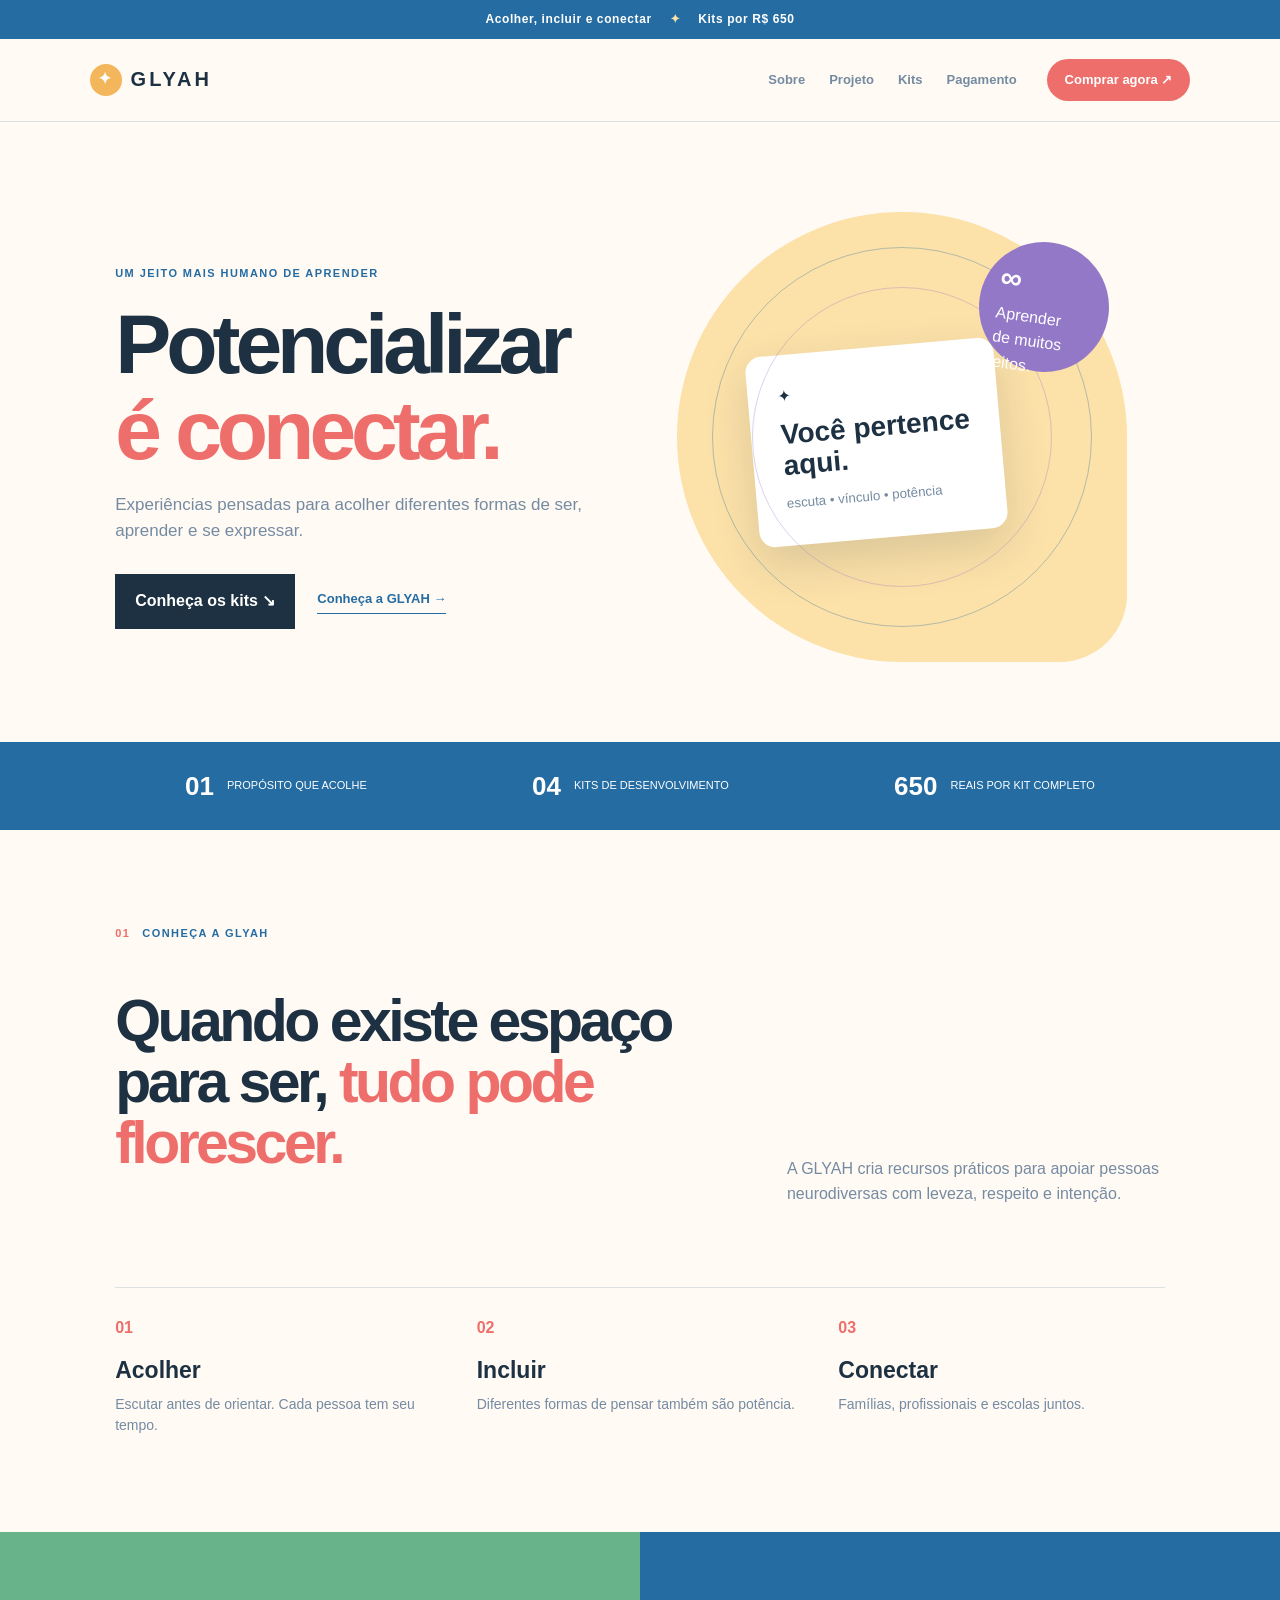
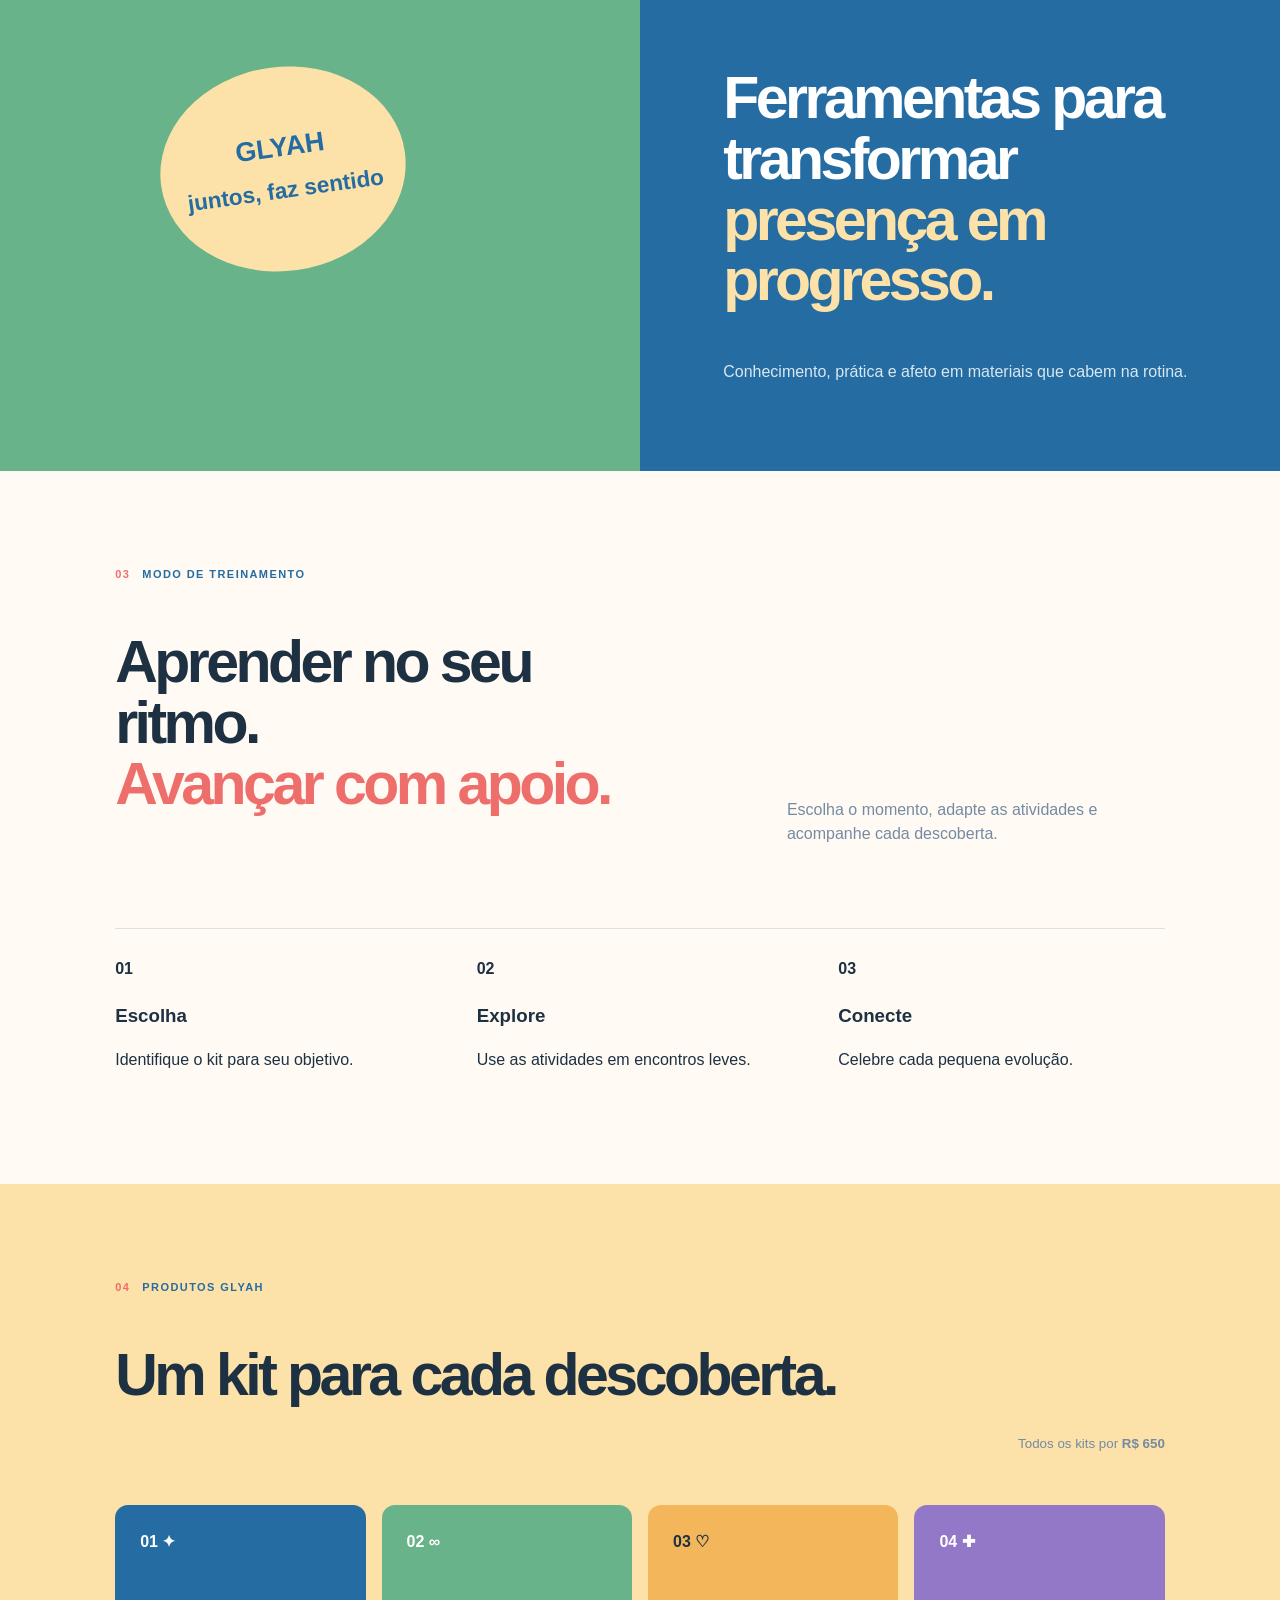
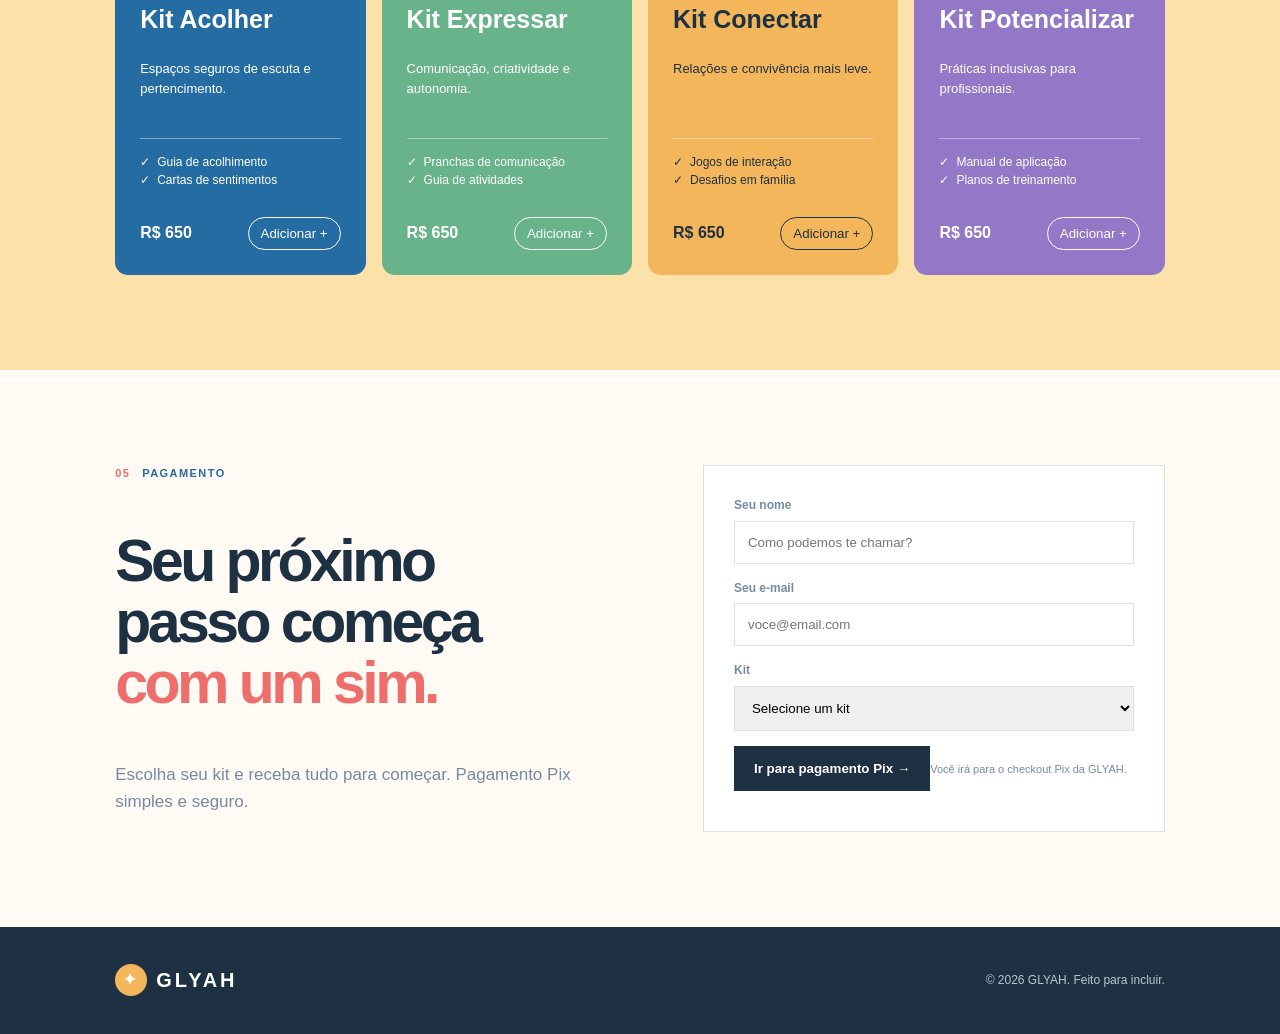
==== GLYAH.html @ 8154d6b3 "Publish GLYAH website" ====
<!doctype html>
<html lang="pt-BR">
<head>
<meta charset="utf-8">
<meta name="viewport" content="width=device-width,initial-scale=1">
<meta name="theme-color" content="#256CA2">
<meta name="description" content="GLYAH — acolher, incluir e conectar para um mundo neurodiverso.">
<link rel="canonical" href="https://glyah.com.br/">
<meta property="og:type" content="website">
<meta property="og:url" content="https://glyah.com.br/">
<meta property="og:title" content="GLYAH — acolher, incluir e conectar">
<meta property="og:description" content="Kits GLYAH para acolher, incluir e conectar.">
<title>GLYAH — acolher, incluir e conectar</title>
<style>
:root{--b:#256CA2;--g:#69B38A;--y:#F4B65B;--r:#EE6E6B;--p:#9478C8;--c:#FCE1A8;--ink:#1d3142;--paper:#fffaf4;--muted:#758BA2;--line:#dbe1df}*{box-sizing:border-box}html{scroll-behavior:smooth}body{margin:0;background:var(--paper);color:var(--ink);font:16px Arial,sans-serif;line-height:1.55}a{color:inherit;text-decoration:none}.top{background:var(--b);color:#fff;font-size:12px;font-weight:bold;letter-spacing:.05em;padding:10px;text-align:center}.top span{color:var(--c);margin:0 14px}.header{align-items:center;background:#fffaf4ee;border-bottom:1px solid var(--line);display:flex;gap:30px;justify-content:space-between;padding:20px 7%;position:sticky;top:0;z-index:5}.brand{align-items:center;display:flex;font-size:20px;font-weight:800;gap:9px;letter-spacing:.15em}.mark{align-items:center;background:var(--y);border-radius:50%;color:#fff;display:inline-flex;font-size:16px;height:32px;justify-content:center;width:32px}.nav{display:flex;gap:24px;margin-left:auto}.nav a{color:var(--muted);font-size:13px;font-weight:bold}.nav a:hover{color:var(--b)}.buy{background:var(--r);border-radius:24px;color:#fff;font-size:13px;font-weight:bold;padding:11px 18px}.menu{background:none;border:0;display:none}.menu i{background:var(--ink);display:block;height:2px;margin:5px;width:21px}.hero{display:grid;gap:7%;grid-template-columns:1fr 1fr;min-height:620px;padding:90px 9% 70px}.eyebrow,.label{color:var(--b);font-size:11px;font-weight:bold;letter-spacing:.13em;text-transform:uppercase}.hero h1,h2{font-weight:800;letter-spacing:-.06em;line-height:1.03}.hero h1{font-size:clamp(48px,7vw,84px);margin:18px 0}.hero em,h2 em{color:var(--r);font-style:normal}.hero-copy{align-self:center;max-width:560px}.lead{color:var(--muted);font-size:17px;max-width:490px}.actions{align-items:center;display:flex;gap:22px;margin-top:30px}.button{background:var(--ink);border:0;color:#fff;cursor:pointer;font-weight:bold;padding:15px 20px}.link{border-bottom:1px solid var(--b);color:var(--b);font-size:13px;font-weight:bold;padding-bottom:4px}.art{background:var(--c);border-radius:50% 50% 15% 50%;height:450px;position:relative;width:450px}.art:before,.art:after{border:1px solid #256ca255;border-radius:50%;content:"";inset:35px;position:absolute}.art:after{inset:75px;border-color:#9478c855}.card{background:#fff;border-radius:16px;box-shadow:0 18px 45px #1d314226;left:75px;padding:30px;position:absolute;top:135px;transform:rotate(-5deg)}.card b{display:block;font-size:28px;line-height:1.1;margin:10px 0}.card small{color:var(--muted)}.float{background:var(--p);border-radius:50%;color:#fff;height:130px;padding:18px;position:absolute;right:18px;top:30px;transform:rotate(8deg);width:130px}.float strong{font-size:30px}.stats{background:var(--b);color:#fff;display:flex;justify-content:space-around;padding:24px 8%}.stats div{align-items:center;display:flex;gap:13px}.stats b{font-size:26px}.stats span{font-size:11px;text-transform:uppercase}.section{padding:95px 9%}.label{align-items:center;display:flex;gap:12px}.label i{color:var(--r);font-style:normal}.two{display:grid;gap:10%;grid-template-columns:1.2fr .8fr}.two h2{font-size:clamp(38px,5vw,59px)}.two p{color:var(--muted);align-self:end}.values,.steps{border-top:1px solid var(--line);display:grid;gap:35px;grid-template-columns:repeat(3,1fr);margin-top:65px;padding-top:28px}.values b,.step b{color:var(--r)}.values h3,.step h3{font-size:23px;margin:12px 0 5px}.values p,.step p{color:var(--muted);font-size:14px;margin:0}.project{background:var(--b);color:#fff;display:grid;grid-template-columns:1fr 1fr}.project-art{background:var(--g);min-height:480px;position:relative}.sticker{background:var(--c);border-radius:50%;color:var(--b);font-size:27px;font-weight:bold;left:25%;padding:60px 24px;position:absolute;text-align:center;top:25%;transform:rotate(-8deg)}.project-copy{align-self:center;padding:70px 13%}.project-copy h2{font-size:clamp(38px,5vw,59px)}.project-copy h2 em{color:var(--c)}.project-copy p{color:#d8e8f1}.kits{background:var(--c)}.heading{align-items:end;display:flex;justify-content:space-between}.heading h2{font-size:clamp(38px,5vw,59px)}.heading small{color:var(--muted)}.kit-grid{display:grid;gap:16px;grid-template-columns:repeat(4,1fr);margin-top:50px}.kit{border-radius:13px;display:flex;flex-direction:column;min-height:370px;padding:25px}.kit:nth-child(1){background:var(--b);color:#fff}.kit:nth-child(2){background:var(--g);color:#fff}.kit:nth-child(3){background:var(--y)}.kit:nth-child(4){background:var(--p);color:#fff}.kit h3{font-size:25px;margin:45px 0 7px}.kit p{font-size:13px;min-height:58px}.kit ul{border-top:1px solid #ffffff66;font-size:12px;list-style:none;margin:8px 0;padding:14px 0}.kit li:before{content:"✓";margin-right:7px}.kit footer{align-items:center;display:flex;justify-content:space-between;margin-top:auto}.kit button{background:transparent;border:1px solid currentColor;border-radius:18px;color:inherit;cursor:pointer;padding:8px 12px}.pay{display:grid;gap:12%;grid-template-columns:1fr 1fr}.pay h2{font-size:clamp(38px,5vw,59px)}.form,.pix{background:#fff;border:1px solid var(--line);padding:30px}.form label{color:var(--muted);display:block;font-size:12px;font-weight:bold;margin-bottom:15px}.form input,.form select{border:1px solid var(--line);display:block;margin-top:6px;padding:13px;width:100%}.form small,.note{color:var(--muted);font-size:11px}.site-foot{align-items:center;background:var(--ink);color:#fff;display:flex;justify-content:space-between;padding:32px 9%}.site-foot p{color:#b6c7d2;font-size:12px}.toast{background:var(--ink);bottom:24px;color:#fff;opacity:0;padding:14px 20px;position:fixed;right:24px;transition:.3s}.toast.show{opacity:1}.paybox{background:var(--c);padding:75px 9%}.pix{margin:auto;max-width:540px}.pix h2{font-size:35px}.pix-price{border-bottom:1px solid var(--line);border-top:1px solid var(--line);display:flex;justify-content:space-between;padding:16px 0}.qr{align-items:center;border:1px dashed var(--muted);display:flex;gap:15px;justify-content:center;margin:24px auto;padding:25px;width:210px}.qr b{background:var(--b);color:#fff;padding:18px}.key{display:flex}.key input{border:1px solid var(--line);min-width:0;padding:12px;width:100%}.key button{background:var(--b);border:0;color:#fff;padding:12px}.hidden{display:none}@media(max-width:900px){.nav{display:none}.menu{display:block}.hero{grid-template-columns:1fr}.art{margin:auto}.kit-grid{grid-template-columns:repeat(2,1fr)}.project,.pay,.two{grid-template-columns:1fr}.project-copy{padding:60px 9%}.pay>div{margin-bottom:25px}}@media(max-width:600px){.header{padding:16px 5%}.buy{font-size:11px;padding:9px 12px}.hero,.section{padding-left:6%;padding-right:6%}.hero h1{font-size:52px}.art{height:310px;width:310px}.card{left:25px;padding:21px;top:90px}.card b{font-size:22px}.float{height:100px;padding:13px;right:5px;width:100px}.stats{display:grid;gap:15px;grid-template-columns:1fr 1fr}.stats div:last-child{grid-column:span 2}.values,.steps{grid-template-columns:1fr;margin-top:45px}.heading{display:block}.kit-grid{grid-template-columns:1fr}.site-foot{align-items:flex-start;flex-direction:column;gap:15px}.paybox{padding:50px 6%}.pix{padding:22px 18px}}
</style>
</head>
<body>
<div class="top">Acolher, incluir e conectar <span>✦</span> Kits por R$ 650</div>
<header class="header"><a class="brand" href="#inicio"><span class="mark">✦</span>GLYAH</a><nav class="nav"><a href="#sobre">Sobre</a><a href="#projeto">Projeto</a><a href="#kits">Kits</a><a href="#pagamento">Pagamento</a></nav><a class="buy" href="#kits">Comprar agora ↗</a><button class="menu" aria-label="Abrir menu"><i></i><i></i></button></header>
<main>
<section class="hero" id="inicio"><div class="hero-copy"><p class="eyebrow">Um jeito mais humano de aprender</p><h1>Potencializar<br><em>é conectar.</em></h1><p class="lead">Experiências pensadas para acolher diferentes formas de ser, aprender e se expressar.</p><div class="actions"><a class="button" href="#kits">Conheça os kits ↘</a><a class="link" href="#sobre">Conheça a GLYAH →</a></div></div><div class="art"><div class="card">✦<b>Você pertence<br>aqui.</b><small>escuta • vínculo • potência</small></div><div class="float"><strong>∞</strong><br>Aprender<br>de muitos jeitos.</div></div></section>
<section class="stats"><div><b>01</b><span>propósito que acolhe</span></div><div><b>04</b><span>kits de desenvolvimento</span></div><div><b>650</b><span>reais por kit completo</span></div></section>
<section class="section" id="sobre"><div class="label"><i>01</i> Conheça a GLYAH</div><div class="two"><h2>Quando existe espaço para ser, <em>tudo pode florescer.</em></h2><p>A GLYAH cria recursos práticos para apoiar pessoas neurodiversas com leveza, respeito e intenção.</p></div><div class="values"><article><b>01</b><h3>Acolher</h3><p>Escutar antes de orientar. Cada pessoa tem seu tempo.</p></article><article><b>02</b><h3>Incluir</h3><p>Diferentes formas de pensar também são potência.</p></article><article><b>03</b><h3>Conectar</h3><p>Famílias, profissionais e escolas juntos.</p></article></div></section>
<section class="project" id="projeto"><div class="project-art"><div class="sticker">GLYAH<br><small>juntos, faz sentido</small></div></div><div class="project-copy"><div class="label">02 &nbsp; Nosso projeto</div><h2>Ferramentas para transformar <em>presença em progresso.</em></h2><p>Conhecimento, prática e afeto em materiais que cabem na rotina.</p></div></section>
<section class="section" id="treinamento"><div class="label"><i>03</i> Modo de treinamento</div><div class="two"><h2>Aprender no seu ritmo.<br><em>Avançar com apoio.</em></h2><p>Escolha o momento, adapte as atividades e acompanhe cada descoberta.</p></div><div class="steps"><article><b>01</b><h3>Escolha</h3><p>Identifique o kit para seu objetivo.</p></article><article><b>02</b><h3>Explore</h3><p>Use as atividades em encontros leves.</p></article><article><b>03</b><h3>Conecte</h3><p>Celebre cada pequena evolução.</p></article></div></section>
<section class="section kits" id="kits"><div class="heading"><div><div class="label"><i>04</i> Produtos GLYAH</div><h2>Um kit para cada descoberta.</h2></div><small>Todos os kits por <b>R$ 650</b></small></div><div class="kit-grid"><article class="kit"><b>01 ✦</b><h3>Kit Acolher</h3><p>Espaços seguros de escuta e pertencimento.</p><ul><li>Guia de acolhimento</li><li>Cartas de sentimentos</li></ul><footer><strong>R$ 650</strong><button data-kit="Kit Acolher">Adicionar +</button></footer></article><article class="kit"><b>02 ∞</b><h3>Kit Expressar</h3><p>Comunicação, criatividade e autonomia.</p><ul><li>Pranchas de comunicação</li><li>Guia de atividades</li></ul><footer><strong>R$ 650</strong><button data-kit="Kit Expressar">Adicionar +</button></footer></article><article class="kit"><b>03 ♡</b><h3>Kit Conectar</h3><p>Relações e convivência mais leve.</p><ul><li>Jogos de interação</li><li>Desafios em família</li></ul><footer><strong>R$ 650</strong><button data-kit="Kit Conectar">Adicionar +</button></footer></article><article class="kit"><b>04 ✚</b><h3>Kit Potencializar</h3><p>Práticas inclusivas para profissionais.</p><ul><li>Manual de aplicação</li><li>Planos de treinamento</li></ul><footer><strong>R$ 650</strong><button data-kit="Kit Potencializar">Adicionar +</button></footer></article></div></section>
<section class="section pay" id="pagamento"><div><div class="label"><i>05</i> Pagamento</div><h2>Seu próximo passo começa <em>com um sim.</em></h2><p class="lead">Escolha seu kit e receba tudo para começar. Pagamento Pix simples e seguro.</p></div><form class="form" id="form"><label>Seu nome<input required placeholder="Como podemos te chamar?"></label><label>Seu e-mail<input required type="email" placeholder="voce@email.com"></label><label>Kit<select required><option value="">Selecione um kit</option><option>Kit Acolher</option><option>Kit Expressar</option><option>Kit Conectar</option><option>Kit Potencializar</option></select></label><button class="button">Ir para pagamento Pix →</button><small>Você irá para o checkout Pix da GLYAH.</small></form></section>
</main>
<footer class="site-foot"><a class="brand" href="#inicio"><span class="mark">✦</span>GLYAH</a><p>© 2026 GLYAH. Feito para incluir.</p></footer><div class="toast">Chave Pix copiada ✓</div>
<script>
const t=document.querySelector('.toast');document.querySelectorAll('[data-kit]').forEach(b=>b.onclick=()=>{document.querySelector('.form select').value=b.dataset.kit;document.querySelector('#pagamento').scrollIntoView({behavior:'smooth'});});document.querySelector('.form').onsubmit=e=>{e.preventDefault();const v=document.querySelector('.form select').value;if(v)localStorage.setItem('glyah-kit',v);let box=document.querySelector('.inline-pix');if(!box){box=document.createElement('div');box.className='inline-pix';document.querySelector('.form').after(box);}box.innerHTML='<h3>Pagamento Pix</h3><p>Kit selecionado: <b>'+v+'</b></p><p>Chave Pix: <b>chave-pix@glyah.com.br</b></p><button type="button">Copiar chave Pix</button>';box.querySelector('button').onclick=()=>{navigator.clipboard?.writeText('chave-pix@glyah.com.br');t.classList.add('show');setTimeout(()=>t.classList.remove('show'),2200)};box.scrollIntoView({behavior:'smooth'});};
</script>
</body>
</html>
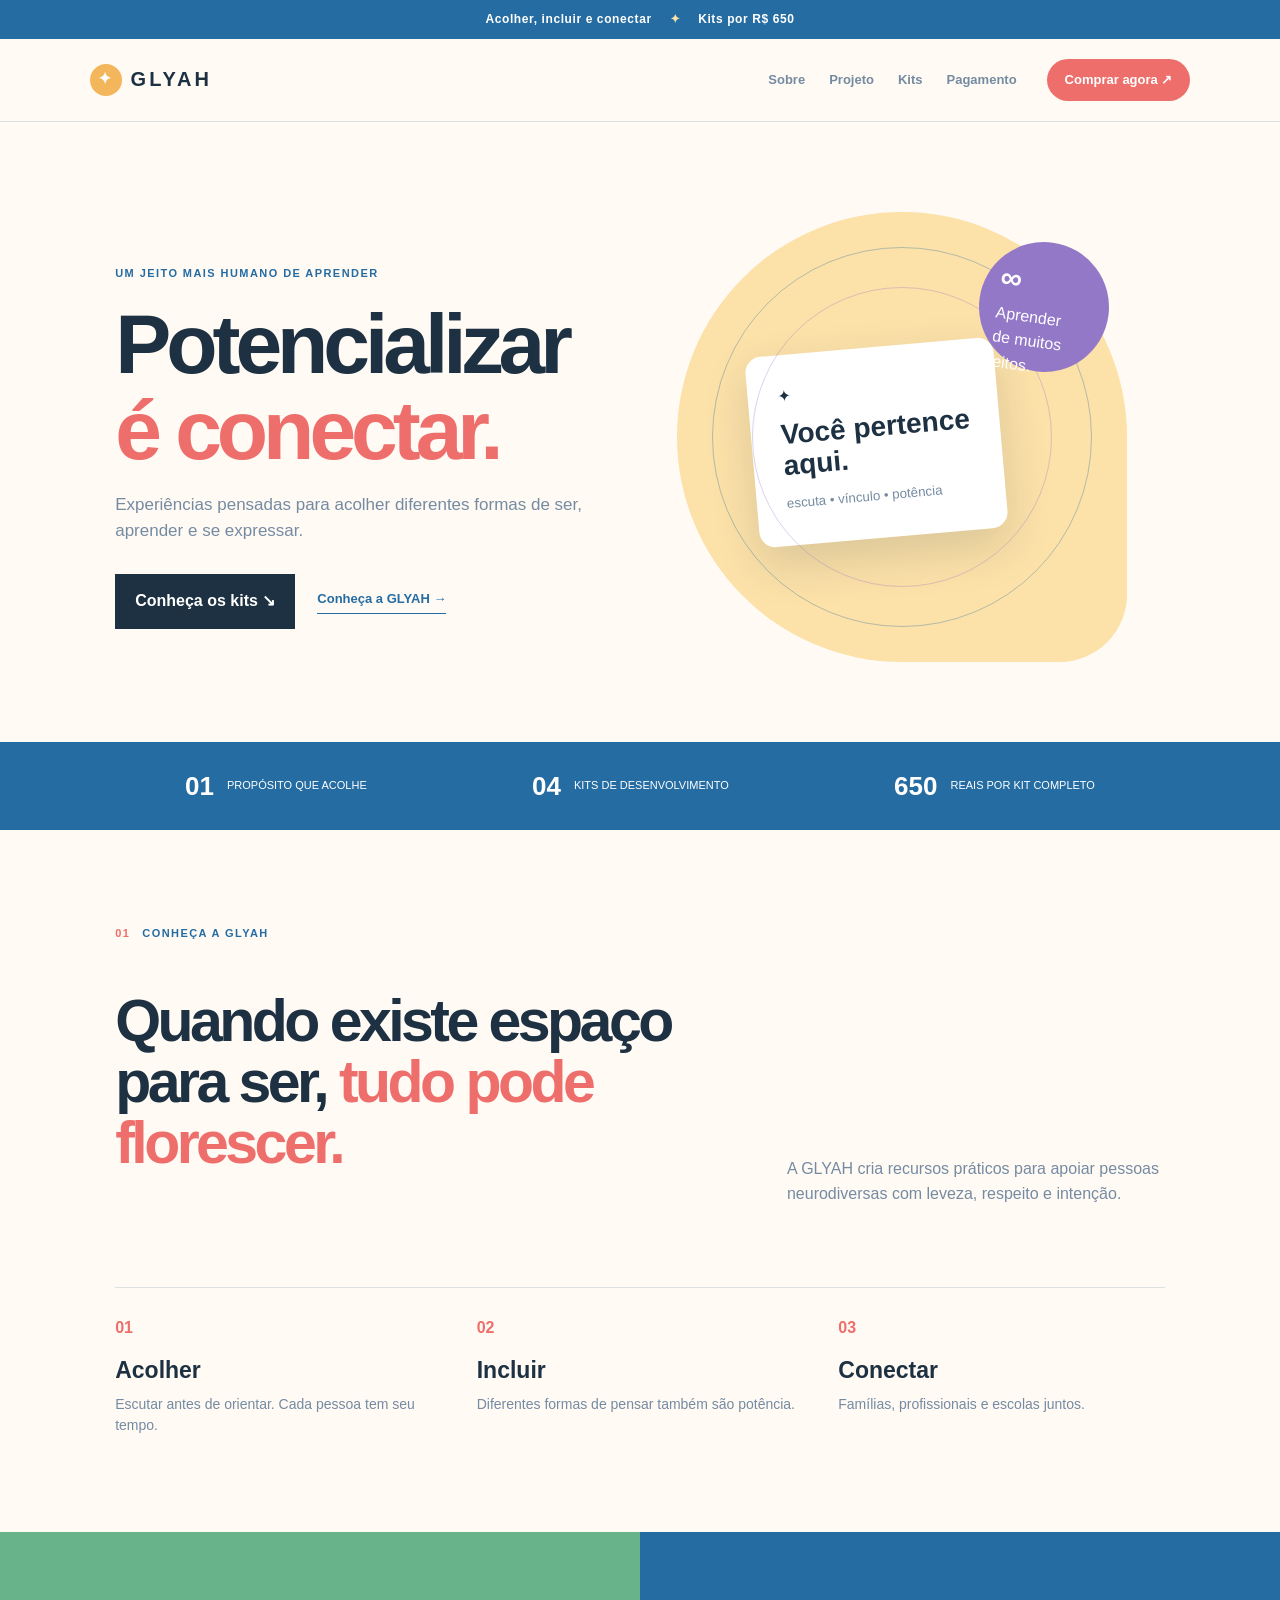
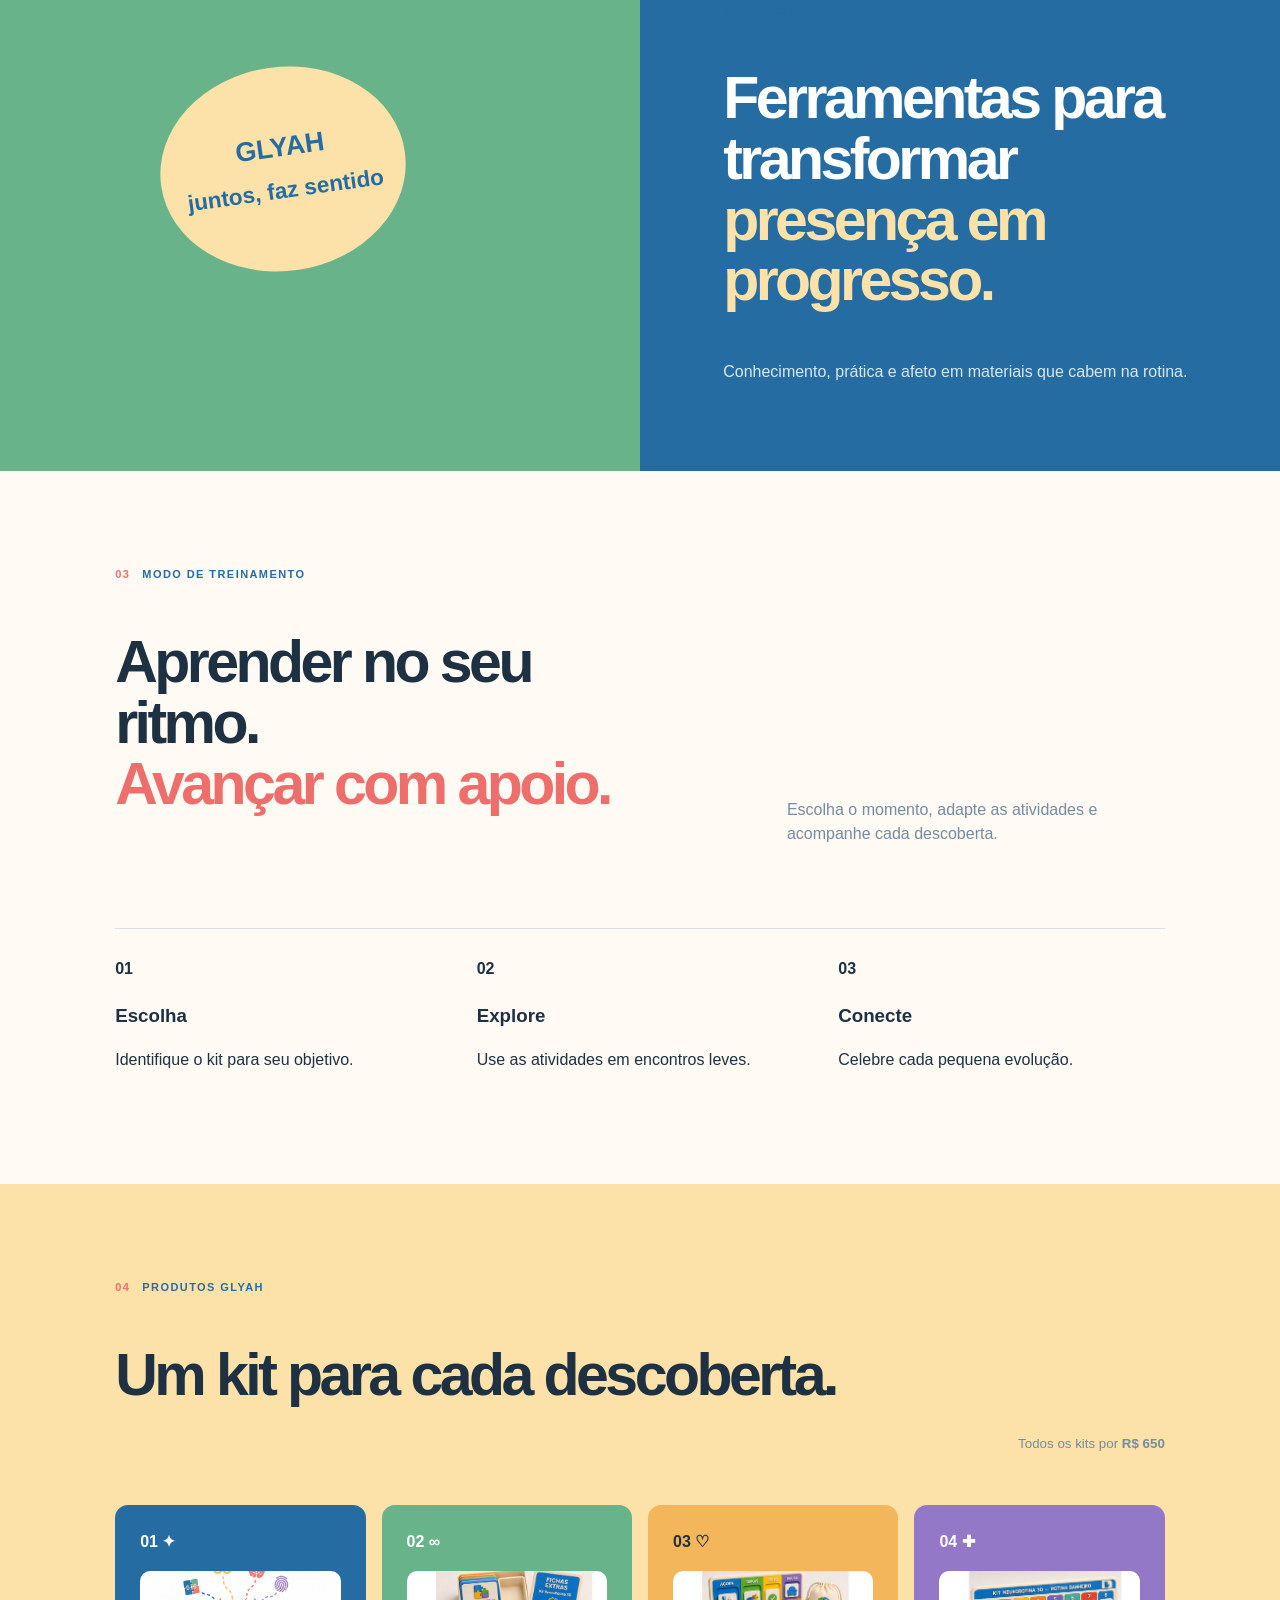
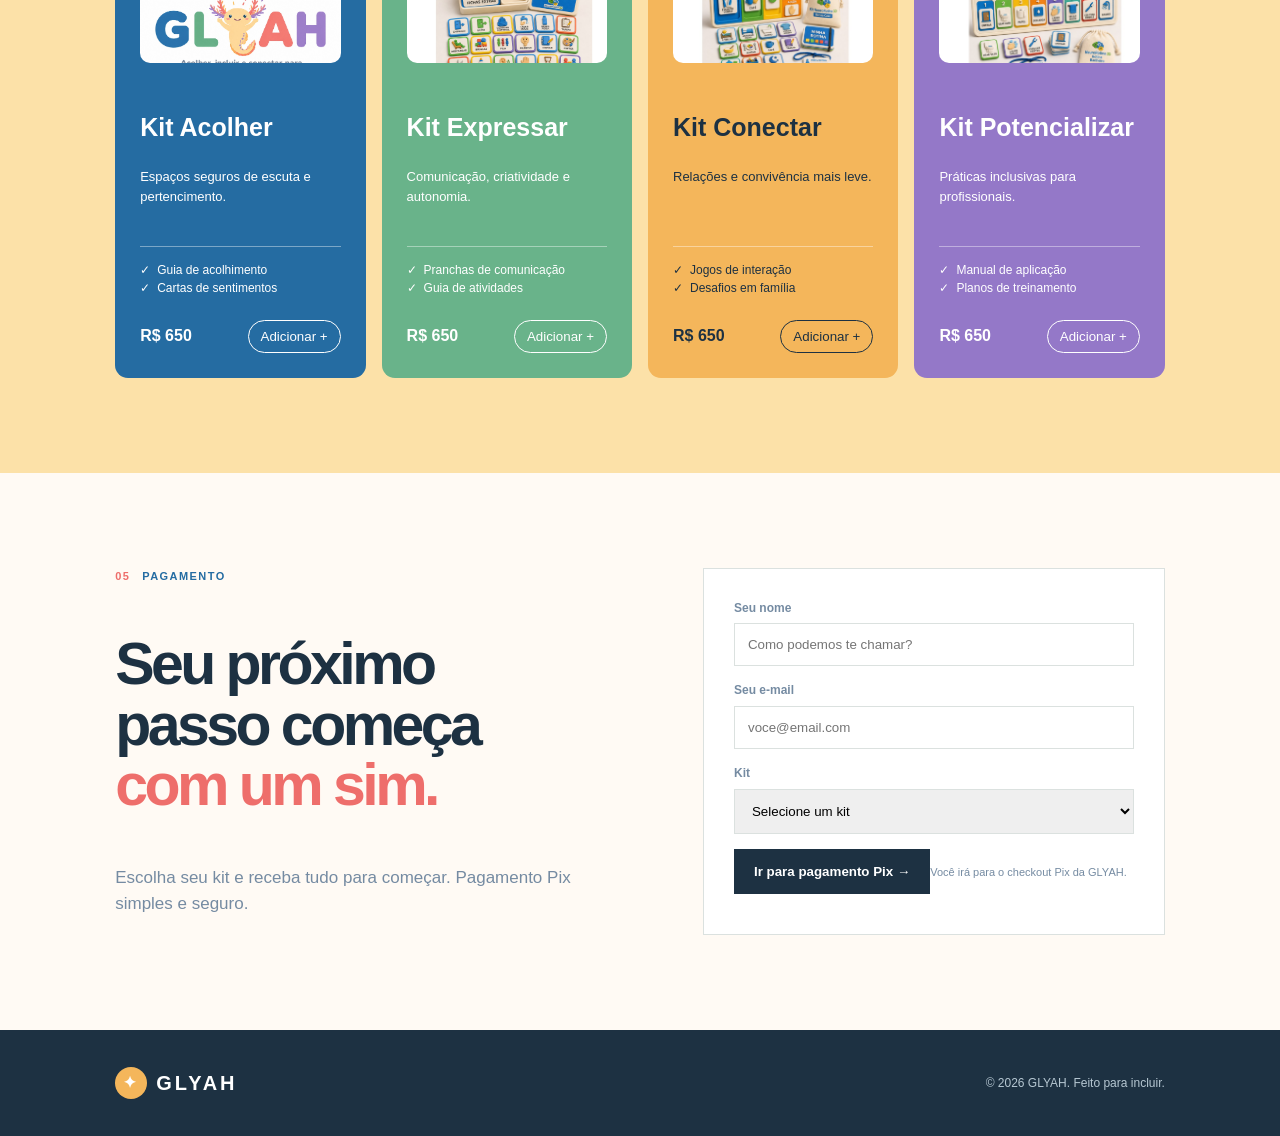
==== commit ca586f5e: "Update kits and trainings" ====
--- a/GLYAH.html
+++ b/GLYAH.html
@@ -12,7 +12,7 @@
 <meta property="og:description" content="Kits GLYAH para acolher, incluir e conectar.">
 <title>GLYAH — acolher, incluir e conectar</title>
 <style>
-:root{--b:#256CA2;--g:#69B38A;--y:#F4B65B;--r:#EE6E6B;--p:#9478C8;--c:#FCE1A8;--ink:#1d3142;--paper:#fffaf4;--muted:#758BA2;--line:#dbe1df}*{box-sizing:border-box}html{scroll-behavior:smooth}body{margin:0;background:var(--paper);color:var(--ink);font:16px Arial,sans-serif;line-height:1.55}a{color:inherit;text-decoration:none}.top{background:var(--b);color:#fff;font-size:12px;font-weight:bold;letter-spacing:.05em;padding:10px;text-align:center}.top span{color:var(--c);margin:0 14px}.header{align-items:center;background:#fffaf4ee;border-bottom:1px solid var(--line);display:flex;gap:30px;justify-content:space-between;padding:20px 7%;position:sticky;top:0;z-index:5}.brand{align-items:center;display:flex;font-size:20px;font-weight:800;gap:9px;letter-spacing:.15em}.mark{align-items:center;background:var(--y);border-radius:50%;color:#fff;display:inline-flex;font-size:16px;height:32px;justify-content:center;width:32px}.nav{display:flex;gap:24px;margin-left:auto}.nav a{color:var(--muted);font-size:13px;font-weight:bold}.nav a:hover{color:var(--b)}.buy{background:var(--r);border-radius:24px;color:#fff;font-size:13px;font-weight:bold;padding:11px 18px}.menu{background:none;border:0;display:none}.menu i{background:var(--ink);display:block;height:2px;margin:5px;width:21px}.hero{display:grid;gap:7%;grid-template-columns:1fr 1fr;min-height:620px;padding:90px 9% 70px}.eyebrow,.label{color:var(--b);font-size:11px;font-weight:bold;letter-spacing:.13em;text-transform:uppercase}.hero h1,h2{font-weight:800;letter-spacing:-.06em;line-height:1.03}.hero h1{font-size:clamp(48px,7vw,84px);margin:18px 0}.hero em,h2 em{color:var(--r);font-style:normal}.hero-copy{align-self:center;max-width:560px}.lead{color:var(--muted);font-size:17px;max-width:490px}.actions{align-items:center;display:flex;gap:22px;margin-top:30px}.button{background:var(--ink);border:0;color:#fff;cursor:pointer;font-weight:bold;padding:15px 20px}.link{border-bottom:1px solid var(--b);color:var(--b);font-size:13px;font-weight:bold;padding-bottom:4px}.art{background:var(--c);border-radius:50% 50% 15% 50%;height:450px;position:relative;width:450px}.art:before,.art:after{border:1px solid #256ca255;border-radius:50%;content:"";inset:35px;position:absolute}.art:after{inset:75px;border-color:#9478c855}.card{background:#fff;border-radius:16px;box-shadow:0 18px 45px #1d314226;left:75px;padding:30px;position:absolute;top:135px;transform:rotate(-5deg)}.card b{display:block;font-size:28px;line-height:1.1;margin:10px 0}.card small{color:var(--muted)}.float{background:var(--p);border-radius:50%;color:#fff;height:130px;padding:18px;position:absolute;right:18px;top:30px;transform:rotate(8deg);width:130px}.float strong{font-size:30px}.stats{background:var(--b);color:#fff;display:flex;justify-content:space-around;padding:24px 8%}.stats div{align-items:center;display:flex;gap:13px}.stats b{font-size:26px}.stats span{font-size:11px;text-transform:uppercase}.section{padding:95px 9%}.label{align-items:center;display:flex;gap:12px}.label i{color:var(--r);font-style:normal}.two{display:grid;gap:10%;grid-template-columns:1.2fr .8fr}.two h2{font-size:clamp(38px,5vw,59px)}.two p{color:var(--muted);align-self:end}.values,.steps{border-top:1px solid var(--line);display:grid;gap:35px;grid-template-columns:repeat(3,1fr);margin-top:65px;padding-top:28px}.values b,.step b{color:var(--r)}.values h3,.step h3{font-size:23px;margin:12px 0 5px}.values p,.step p{color:var(--muted);font-size:14px;margin:0}.project{background:var(--b);color:#fff;display:grid;grid-template-columns:1fr 1fr}.project-art{background:var(--g);min-height:480px;position:relative}.sticker{background:var(--c);border-radius:50%;color:var(--b);font-size:27px;font-weight:bold;left:25%;padding:60px 24px;position:absolute;text-align:center;top:25%;transform:rotate(-8deg)}.project-copy{align-self:center;padding:70px 13%}.project-copy h2{font-size:clamp(38px,5vw,59px)}.project-copy h2 em{color:var(--c)}.project-copy p{color:#d8e8f1}.kits{background:var(--c)}.heading{align-items:end;display:flex;justify-content:space-between}.heading h2{font-size:clamp(38px,5vw,59px)}.heading small{color:var(--muted)}.kit-grid{display:grid;gap:16px;grid-template-columns:repeat(4,1fr);margin-top:50px}.kit{border-radius:13px;display:flex;flex-direction:column;min-height:370px;padding:25px}.kit:nth-child(1){background:var(--b);color:#fff}.kit:nth-child(2){background:var(--g);color:#fff}.kit:nth-child(3){background:var(--y)}.kit:nth-child(4){background:var(--p);color:#fff}.kit h3{font-size:25px;margin:45px 0 7px}.kit p{font-size:13px;min-height:58px}.kit ul{border-top:1px solid #ffffff66;font-size:12px;list-style:none;margin:8px 0;padding:14px 0}.kit li:before{content:"✓";margin-right:7px}.kit footer{align-items:center;display:flex;justify-content:space-between;margin-top:auto}.kit button{background:transparent;border:1px solid currentColor;border-radius:18px;color:inherit;cursor:pointer;padding:8px 12px}.pay{display:grid;gap:12%;grid-template-columns:1fr 1fr}.pay h2{font-size:clamp(38px,5vw,59px)}.form,.pix{background:#fff;border:1px solid var(--line);padding:30px}.form label{color:var(--muted);display:block;font-size:12px;font-weight:bold;margin-bottom:15px}.form input,.form select{border:1px solid var(--line);display:block;margin-top:6px;padding:13px;width:100%}.form small,.note{color:var(--muted);font-size:11px}.site-foot{align-items:center;background:var(--ink);color:#fff;display:flex;justify-content:space-between;padding:32px 9%}.site-foot p{color:#b6c7d2;font-size:12px}.toast{background:var(--ink);bottom:24px;color:#fff;opacity:0;padding:14px 20px;position:fixed;right:24px;transition:.3s}.toast.show{opacity:1}.paybox{background:var(--c);padding:75px 9%}.pix{margin:auto;max-width:540px}.pix h2{font-size:35px}.pix-price{border-bottom:1px solid var(--line);border-top:1px solid var(--line);display:flex;justify-content:space-between;padding:16px 0}.qr{align-items:center;border:1px dashed var(--muted);display:flex;gap:15px;justify-content:center;margin:24px auto;padding:25px;width:210px}.qr b{background:var(--b);color:#fff;padding:18px}.key{display:flex}.key input{border:1px solid var(--line);min-width:0;padding:12px;width:100%}.key button{background:var(--b);border:0;color:#fff;padding:12px}.hidden{display:none}@media(max-width:900px){.nav{display:none}.menu{display:block}.hero{grid-template-columns:1fr}.art{margin:auto}.kit-grid{grid-template-columns:repeat(2,1fr)}.project,.pay,.two{grid-template-columns:1fr}.project-copy{padding:60px 9%}.pay>div{margin-bottom:25px}}@media(max-width:600px){.header{padding:16px 5%}.buy{font-size:11px;padding:9px 12px}.hero,.section{padding-left:6%;padding-right:6%}.hero h1{font-size:52px}.art{height:310px;width:310px}.card{left:25px;padding:21px;top:90px}.card b{font-size:22px}.float{height:100px;padding:13px;right:5px;width:100px}.stats{display:grid;gap:15px;grid-template-columns:1fr 1fr}.stats div:last-child{grid-column:span 2}.values,.steps{grid-template-columns:1fr;margin-top:45px}.heading{display:block}.kit-grid{grid-template-columns:1fr}.site-foot{align-items:flex-start;flex-direction:column;gap:15px}.paybox{padding:50px 6%}.pix{padding:22px 18px}}
+:root{--b:#256CA2;--g:#69B38A;--y:#F4B65B;--r:#EE6E6B;--p:#9478C8;--c:#FCE1A8;--ink:#1d3142;--paper:#fffaf4;--muted:#758BA2;--line:#dbe1df}*{box-sizing:border-box}html{scroll-behavior:smooth}body{margin:0;background:var(--paper);color:var(--ink);font:16px Arial,sans-serif;line-height:1.55}a{color:inherit;text-decoration:none}.top{background:var(--b);color:#fff;font-size:12px;font-weight:bold;letter-spacing:.05em;padding:10px;text-align:center}.top span{color:var(--c);margin:0 14px}.header{align-items:center;background:#fffaf4ee;border-bottom:1px solid var(--line);display:flex;gap:30px;justify-content:space-between;padding:20px 7%;position:sticky;top:0;z-index:5}.brand{align-items:center;display:flex;font-size:20px;font-weight:800;gap:9px;letter-spacing:.15em}.mark{align-items:center;background:var(--y);border-radius:50%;color:#fff;display:inline-flex;font-size:16px;height:32px;justify-content:center;width:32px}.nav{display:flex;gap:24px;margin-left:auto}.nav a{color:var(--muted);font-size:13px;font-weight:bold}.nav a:hover{color:var(--b)}.buy{background:var(--r);border-radius:24px;color:#fff;font-size:13px;font-weight:bold;padding:11px 18px}.menu{background:none;border:0;display:none}.menu i{background:var(--ink);display:block;height:2px;margin:5px;width:21px}.hero{display:grid;gap:7%;grid-template-columns:1fr 1fr;min-height:620px;padding:90px 9% 70px}.eyebrow,.label{color:var(--b);font-size:11px;font-weight:bold;letter-spacing:.13em;text-transform:uppercase}.hero h1,h2{font-weight:800;letter-spacing:-.06em;line-height:1.03}.hero h1{font-size:clamp(48px,7vw,84px);margin:18px 0}.hero em,h2 em{color:var(--r);font-style:normal}.hero-copy{align-self:center;max-width:560px}.lead{color:var(--muted);font-size:17px;max-width:490px}.actions{align-items:center;display:flex;gap:22px;margin-top:30px}.button{background:var(--ink);border:0;color:#fff;cursor:pointer;font-weight:bold;padding:15px 20px}.link{border-bottom:1px solid var(--b);color:var(--b);font-size:13px;font-weight:bold;padding-bottom:4px}.art{background:var(--c);border-radius:50% 50% 15% 50%;height:450px;position:relative;width:450px}.art:before,.art:after{border:1px solid #256ca255;border-radius:50%;content:"";inset:35px;position:absolute}.art:after{inset:75px;border-color:#9478c855}.card{background:#fff;border-radius:16px;box-shadow:0 18px 45px #1d314226;left:75px;padding:30px;position:absolute;top:135px;transform:rotate(-5deg)}.card b{display:block;font-size:28px;line-height:1.1;margin:10px 0}.card small{color:var(--muted)}.float{background:var(--p);border-radius:50%;color:#fff;height:130px;padding:18px;position:absolute;right:18px;top:30px;transform:rotate(8deg);width:130px}.float strong{font-size:30px}.stats{background:var(--b);color:#fff;display:flex;justify-content:space-around;padding:24px 8%}.stats div{align-items:center;display:flex;gap:13px}.stats b{font-size:26px}.stats span{font-size:11px;text-transform:uppercase}.section{padding:95px 9%}.label{align-items:center;display:flex;gap:12px}.label i{color:var(--r);font-style:normal}.two{display:grid;gap:10%;grid-template-columns:1.2fr .8fr}.two h2{font-size:clamp(38px,5vw,59px)}.two p{color:var(--muted);align-self:end}.values,.steps{border-top:1px solid var(--line);display:grid;gap:35px;grid-template-columns:repeat(3,1fr);margin-top:65px;padding-top:28px}.values b,.step b{color:var(--r)}.values h3,.step h3{font-size:23px;margin:12px 0 5px}.values p,.step p{color:var(--muted);font-size:14px;margin:0}.project{background:var(--b);color:#fff;display:grid;grid-template-columns:1fr 1fr}.project-art{background:var(--g);min-height:480px;position:relative}.sticker{background:var(--c);border-radius:50%;color:var(--b);font-size:27px;font-weight:bold;left:25%;padding:60px 24px;position:absolute;text-align:center;top:25%;transform:rotate(-8deg)}.project-copy{align-self:center;padding:70px 13%}.project-copy h2{font-size:clamp(38px,5vw,59px)}.project-copy h2 em{color:var(--c)}.project-copy p{color:#d8e8f1}.kits{background:var(--c)}.heading{align-items:end;display:flex;justify-content:space-between}.heading h2{font-size:clamp(38px,5vw,59px)}.heading small{color:var(--muted)}.kit-grid{display:grid;gap:16px;grid-template-columns:repeat(4,1fr);margin-top:50px}.kit{border-radius:13px;display:flex;flex-direction:column;min-height:370px;padding:25px}.kit-image{background:#fff;border-radius:10px;height:92px;margin-top:16px;object-fit:cover;width:100%}.kit:nth-child(1){background:var(--b);color:#fff}.kit:nth-child(2){background:var(--g);color:#fff}.kit:nth-child(3){background:var(--y)}.kit:nth-child(4){background:var(--p);color:#fff}.kit h3{font-size:25px;margin:45px 0 7px}.kit p{font-size:13px;min-height:58px}.kit ul{border-top:1px solid #ffffff66;font-size:12px;list-style:none;margin:8px 0;padding:14px 0}.kit li:before{content:"✓";margin-right:7px}.kit footer{align-items:center;display:flex;justify-content:space-between;margin-top:auto}.kit button{background:transparent;border:1px solid currentColor;border-radius:18px;color:inherit;cursor:pointer;padding:8px 12px}.pay{display:grid;gap:12%;grid-template-columns:1fr 1fr}.pay h2{font-size:clamp(38px,5vw,59px)}.form,.pix{background:#fff;border:1px solid var(--line);padding:30px}.form label{color:var(--muted);display:block;font-size:12px;font-weight:bold;margin-bottom:15px}.form input,.form select{border:1px solid var(--line);display:block;margin-top:6px;padding:13px;width:100%}.form small,.note{color:var(--muted);font-size:11px}.site-foot{align-items:center;background:var(--ink);color:#fff;display:flex;justify-content:space-between;padding:32px 9%}.site-foot p{color:#b6c7d2;font-size:12px}.toast{background:var(--ink);bottom:24px;color:#fff;opacity:0;padding:14px 20px;position:fixed;right:24px;transition:.3s}.toast.show{opacity:1}.paybox{background:var(--c);padding:75px 9%}.pix{margin:auto;max-width:540px}.pix h2{font-size:35px}.pix-price{border-bottom:1px solid var(--line);border-top:1px solid var(--line);display:flex;justify-content:space-between;padding:16px 0}.qr{align-items:center;border:1px dashed var(--muted);display:flex;gap:15px;justify-content:center;margin:24px auto;padding:25px;width:210px}.qr b{background:var(--b);color:#fff;padding:18px}.key{display:flex}.key input{border:1px solid var(--line);min-width:0;padding:12px;width:100%}.key button{background:var(--b);border:0;color:#fff;padding:12px}.hidden{display:none}@media(max-width:900px){.nav{display:none}.menu{display:block}.hero{grid-template-columns:1fr}.art{margin:auto}.kit-grid{grid-template-columns:repeat(2,1fr)}.project,.pay,.two{grid-template-columns:1fr}.project-copy{padding:60px 9%}.pay>div{margin-bottom:25px}}@media(max-width:600px){.header{padding:16px 5%}.buy{font-size:11px;padding:9px 12px}.hero,.section{padding-left:6%;padding-right:6%}.hero h1{font-size:52px}.art{height:310px;width:310px}.card{left:25px;padding:21px;top:90px}.card b{font-size:22px}.float{height:100px;padding:13px;right:5px;width:100px}.stats{display:grid;gap:15px;grid-template-columns:1fr 1fr}.stats div:last-child{grid-column:span 2}.values,.steps{grid-template-columns:1fr;margin-top:45px}.heading{display:block}.kit-grid{grid-template-columns:1fr}.site-foot{align-items:flex-start;flex-direction:column;gap:15px}.paybox{padding:50px 6%}.pix{padding:22px 18px}}
 </style>
 </head>
 <body>
@@ -24,7 +24,7 @@
 <section class="section" id="sobre"><div class="label"><i>01</i> Conheça a GLYAH</div><div class="two"><h2>Quando existe espaço para ser, <em>tudo pode florescer.</em></h2><p>A GLYAH cria recursos práticos para apoiar pessoas neurodiversas com leveza, respeito e intenção.</p></div><div class="values"><article><b>01</b><h3>Acolher</h3><p>Escutar antes de orientar. Cada pessoa tem seu tempo.</p></article><article><b>02</b><h3>Incluir</h3><p>Diferentes formas de pensar também são potência.</p></article><article><b>03</b><h3>Conectar</h3><p>Famílias, profissionais e escolas juntos.</p></article></div></section>
 <section class="project" id="projeto"><div class="project-art"><div class="sticker">GLYAH<br><small>juntos, faz sentido</small></div></div><div class="project-copy"><div class="label">02 &nbsp; Nosso projeto</div><h2>Ferramentas para transformar <em>presença em progresso.</em></h2><p>Conhecimento, prática e afeto em materiais que cabem na rotina.</p></div></section>
 <section class="section" id="treinamento"><div class="label"><i>03</i> Modo de treinamento</div><div class="two"><h2>Aprender no seu ritmo.<br><em>Avançar com apoio.</em></h2><p>Escolha o momento, adapte as atividades e acompanhe cada descoberta.</p></div><div class="steps"><article><b>01</b><h3>Escolha</h3><p>Identifique o kit para seu objetivo.</p></article><article><b>02</b><h3>Explore</h3><p>Use as atividades em encontros leves.</p></article><article><b>03</b><h3>Conecte</h3><p>Celebre cada pequena evolução.</p></article></div></section>
-<section class="section kits" id="kits"><div class="heading"><div><div class="label"><i>04</i> Produtos GLYAH</div><h2>Um kit para cada descoberta.</h2></div><small>Todos os kits por <b>R$ 650</b></small></div><div class="kit-grid"><article class="kit"><b>01 ✦</b><h3>Kit Acolher</h3><p>Espaços seguros de escuta e pertencimento.</p><ul><li>Guia de acolhimento</li><li>Cartas de sentimentos</li></ul><footer><strong>R$ 650</strong><button data-kit="Kit Acolher">Adicionar +</button></footer></article><article class="kit"><b>02 ∞</b><h3>Kit Expressar</h3><p>Comunicação, criatividade e autonomia.</p><ul><li>Pranchas de comunicação</li><li>Guia de atividades</li></ul><footer><strong>R$ 650</strong><button data-kit="Kit Expressar">Adicionar +</button></footer></article><article class="kit"><b>03 ♡</b><h3>Kit Conectar</h3><p>Relações e convivência mais leve.</p><ul><li>Jogos de interação</li><li>Desafios em família</li></ul><footer><strong>R$ 650</strong><button data-kit="Kit Conectar">Adicionar +</button></footer></article><article class="kit"><b>04 ✚</b><h3>Kit Potencializar</h3><p>Práticas inclusivas para profissionais.</p><ul><li>Manual de aplicação</li><li>Planos de treinamento</li></ul><footer><strong>R$ 650</strong><button data-kit="Kit Potencializar">Adicionar +</button></footer></article></div></section>
+<section class="section kits" id="kits"><div class="heading"><div><div class="label"><i>04</i> Produtos GLYAH</div><h2>Um kit para cada descoberta.</h2></div><small>Todos os kits por <b>R$ 650</b></small></div><div class="kit-grid"><article class="kit"><b>01 ✦</b><img class="kit-image" src="kit-acolher.jpeg" alt="Imagem do Kit Acolher"><h3>Kit Acolher</h3><p>Espaços seguros de escuta e pertencimento.</p><ul><li>Guia de acolhimento</li><li>Cartas de sentimentos</li></ul><footer><strong>R$ 650</strong><button data-kit="Kit Acolher">Adicionar +</button></footer></article><article class="kit"><b>02 ∞</b><img class="kit-image" src="kit-expressar.jpeg" alt="Imagem do Kit Expressar"><h3>Kit Expressar</h3><p>Comunicação, criatividade e autonomia.</p><ul><li>Pranchas de comunicação</li><li>Guia de atividades</li></ul><footer><strong>R$ 650</strong><button data-kit="Kit Expressar">Adicionar +</button></footer></article><article class="kit"><b>03 ♡</b><img class="kit-image" src="kit-conectar.jpeg" alt="Imagem do Kit Conectar"><h3>Kit Conectar</h3><p>Relações e convivência mais leve.</p><ul><li>Jogos de interação</li><li>Desafios em família</li></ul><footer><strong>R$ 650</strong><button data-kit="Kit Conectar">Adicionar +</button></footer></article><article class="kit"><b>04 ✚</b><img class="kit-image" src="kit-potencializar.jpeg" alt="Imagem do Kit Potencializar"><h3>Kit Potencializar</h3><p>Práticas inclusivas para profissionais.</p><ul><li>Manual de aplicação</li><li>Planos de treinamento</li></ul><footer><strong>R$ 650</strong><button data-kit="Kit Potencializar">Adicionar +</button></footer></article></div></section>
 <section class="section pay" id="pagamento"><div><div class="label"><i>05</i> Pagamento</div><h2>Seu próximo passo começa <em>com um sim.</em></h2><p class="lead">Escolha seu kit e receba tudo para começar. Pagamento Pix simples e seguro.</p></div><form class="form" id="form"><label>Seu nome<input required placeholder="Como podemos te chamar?"></label><label>Seu e-mail<input required type="email" placeholder="voce@email.com"></label><label>Kit<select required><option value="">Selecione um kit</option><option>Kit Acolher</option><option>Kit Expressar</option><option>Kit Conectar</option><option>Kit Potencializar</option></select></label><button class="button">Ir para pagamento Pix →</button><small>Você irá para o checkout Pix da GLYAH.</small></form></section>
 </main>
 <footer class="site-foot"><a class="brand" href="#inicio"><span class="mark">✦</span>GLYAH</a><p>© 2026 GLYAH. Feito para incluir.</p></footer><div class="toast">Chave Pix copiada ✓</div>
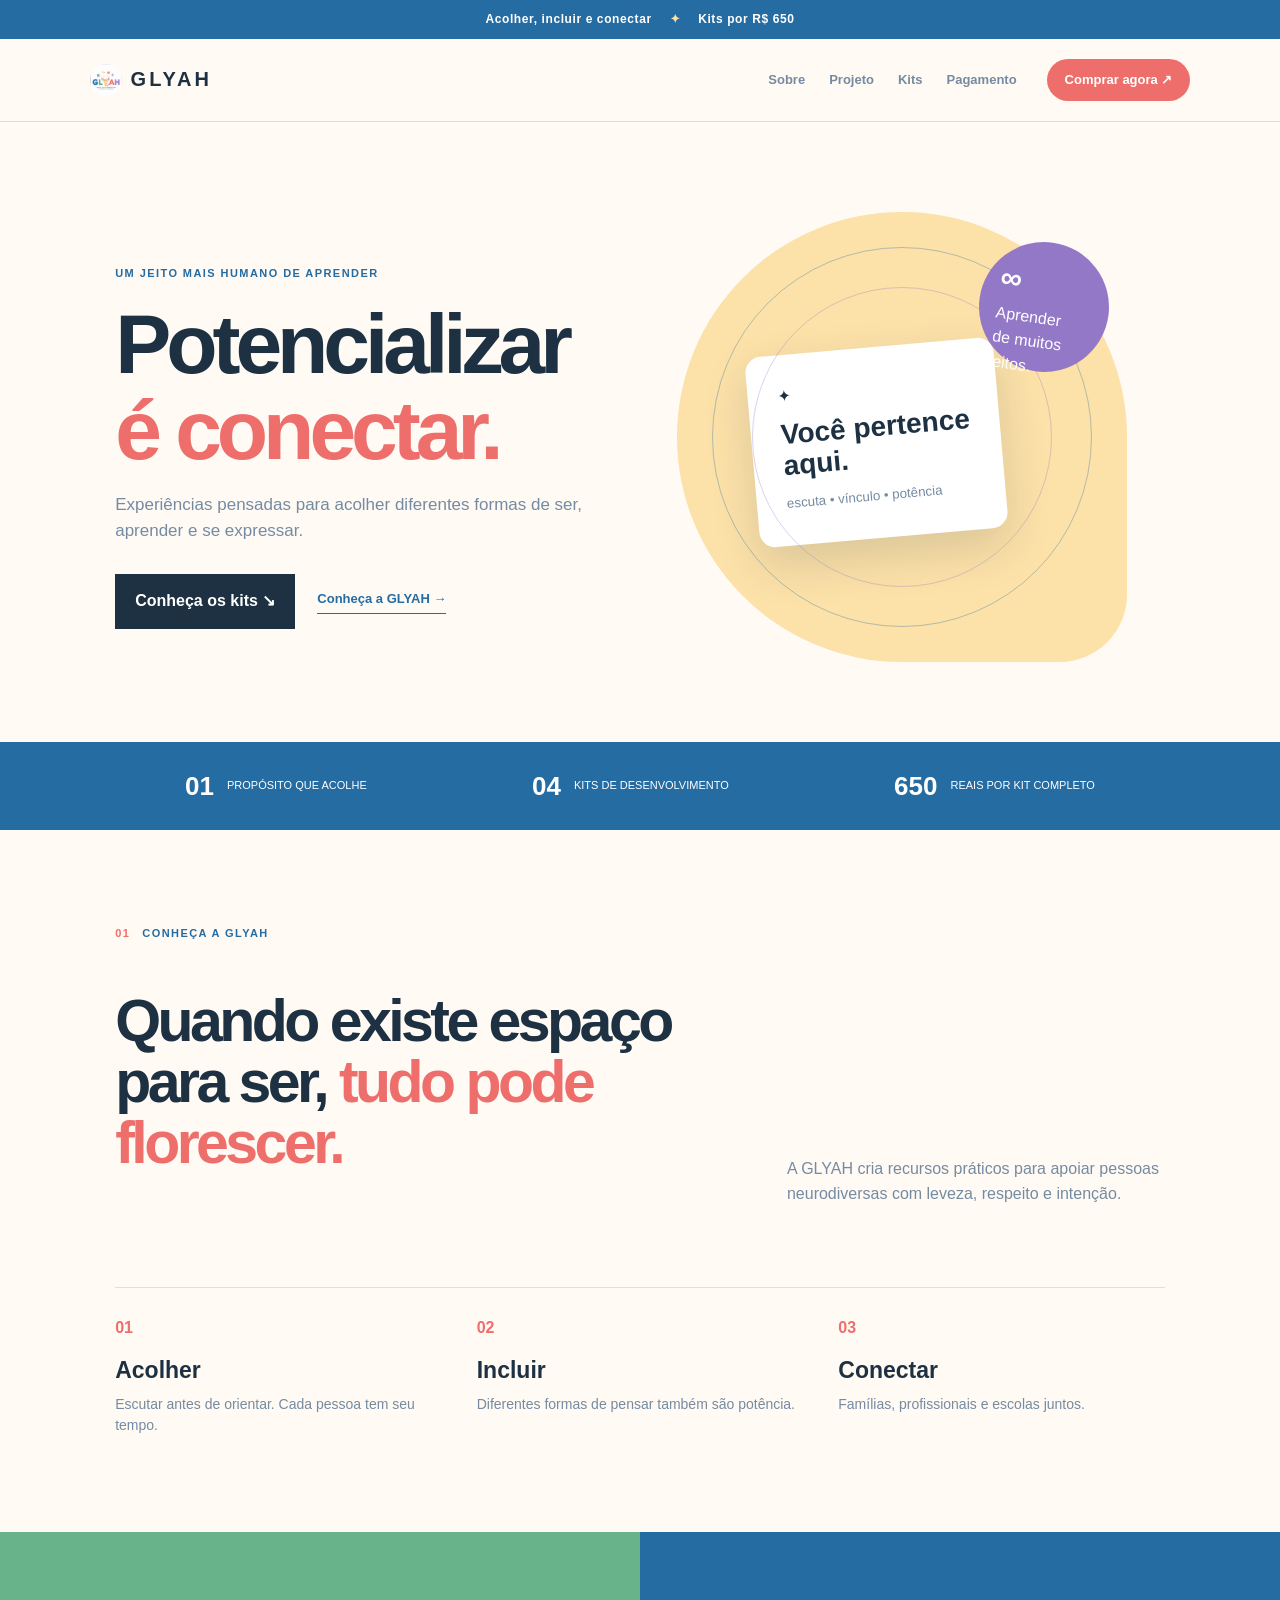
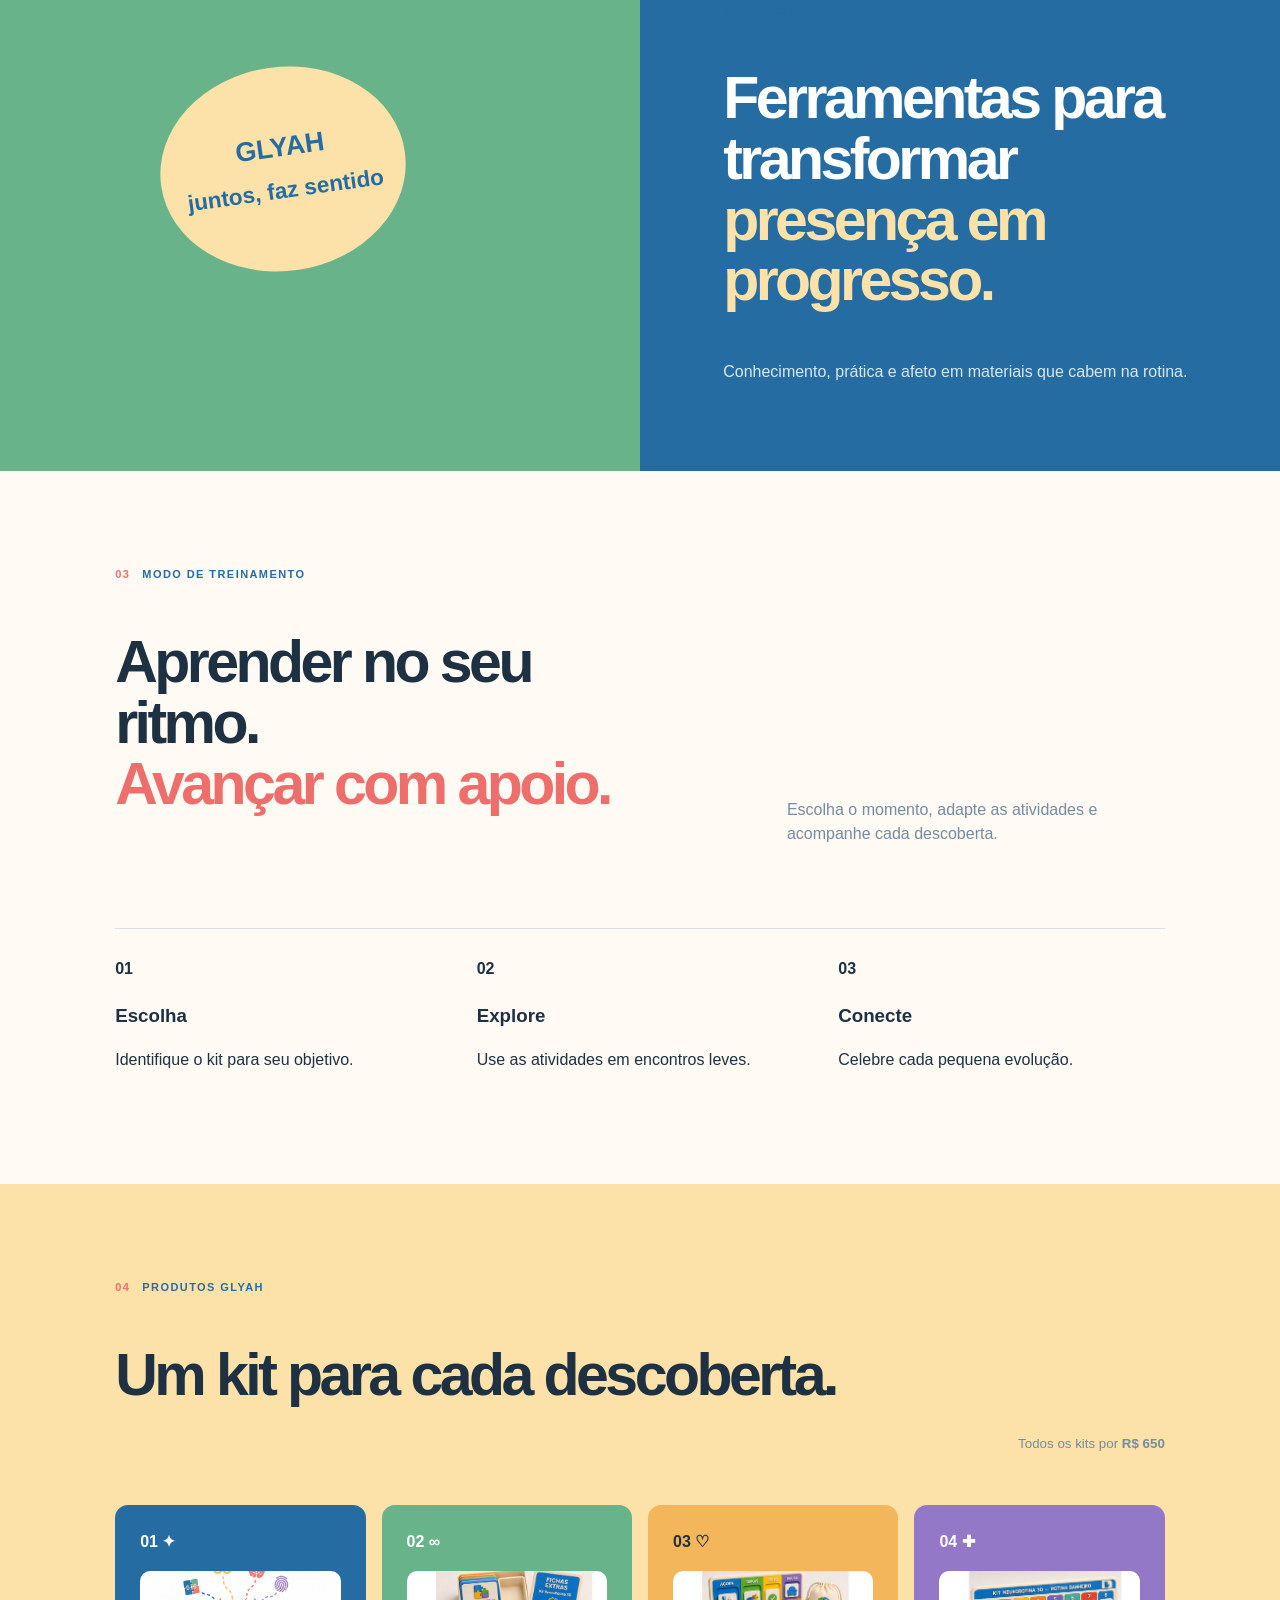
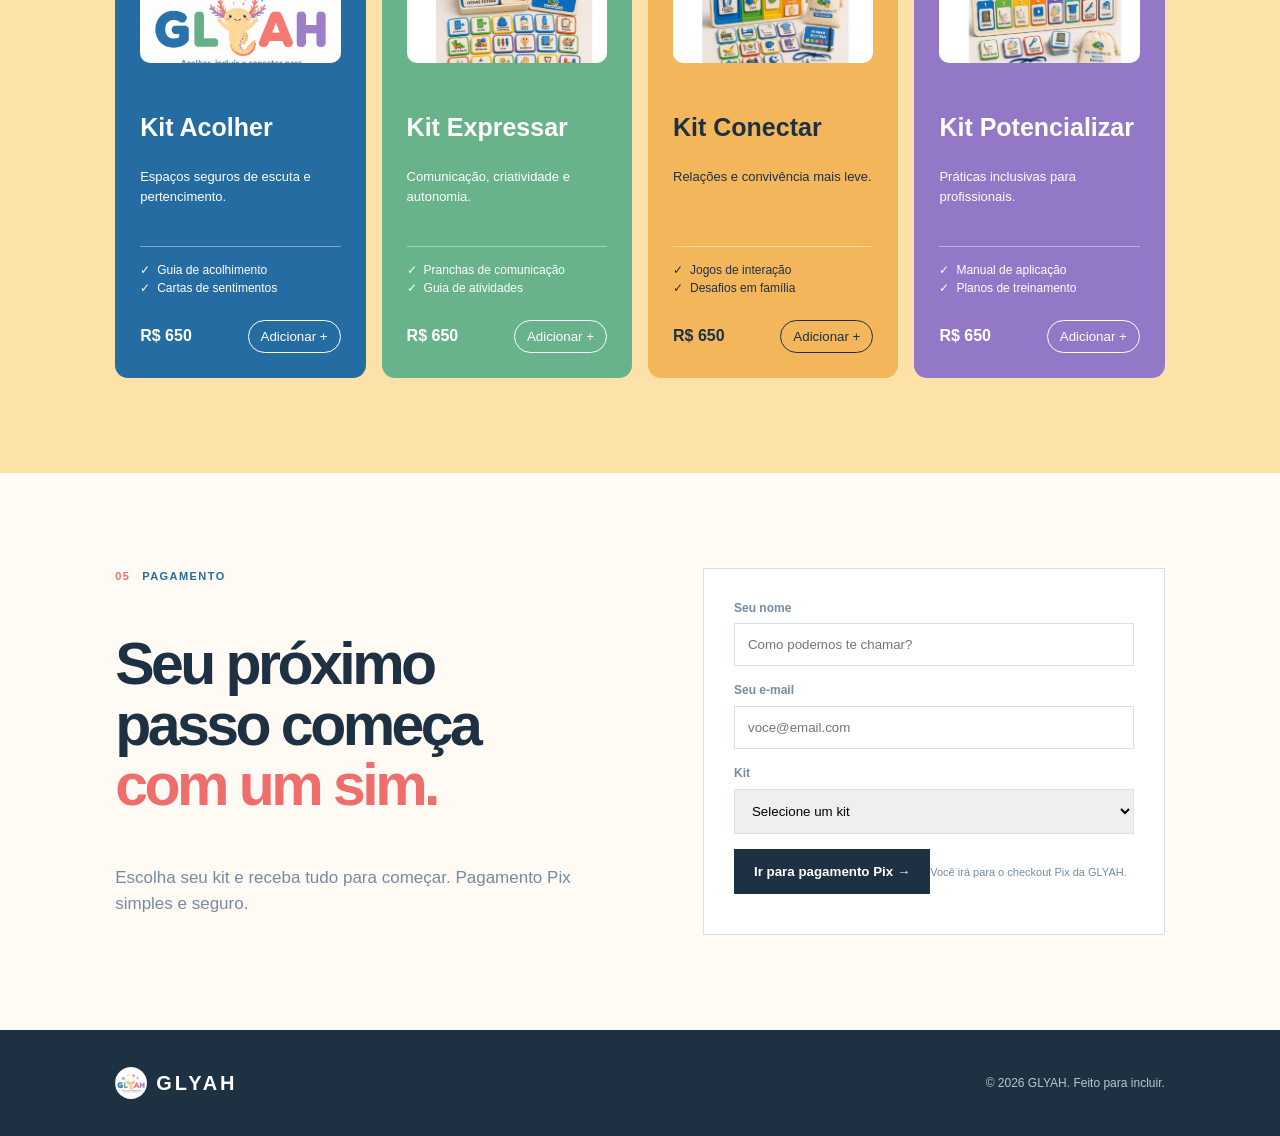
==== commit 5b19367e: "Apply GLYAH logo across pages" ====
--- a/GLYAH.html
+++ b/GLYAH.html
@@ -12,12 +12,12 @@
 <meta property="og:description" content="Kits GLYAH para acolher, incluir e conectar.">
 <title>GLYAH — acolher, incluir e conectar</title>
 <style>
-:root{--b:#256CA2;--g:#69B38A;--y:#F4B65B;--r:#EE6E6B;--p:#9478C8;--c:#FCE1A8;--ink:#1d3142;--paper:#fffaf4;--muted:#758BA2;--line:#dbe1df}*{box-sizing:border-box}html{scroll-behavior:smooth}body{margin:0;background:var(--paper);color:var(--ink);font:16px Arial,sans-serif;line-height:1.55}a{color:inherit;text-decoration:none}.top{background:var(--b);color:#fff;font-size:12px;font-weight:bold;letter-spacing:.05em;padding:10px;text-align:center}.top span{color:var(--c);margin:0 14px}.header{align-items:center;background:#fffaf4ee;border-bottom:1px solid var(--line);display:flex;gap:30px;justify-content:space-between;padding:20px 7%;position:sticky;top:0;z-index:5}.brand{align-items:center;display:flex;font-size:20px;font-weight:800;gap:9px;letter-spacing:.15em}.mark{align-items:center;background:var(--y);border-radius:50%;color:#fff;display:inline-flex;font-size:16px;height:32px;justify-content:center;width:32px}.nav{display:flex;gap:24px;margin-left:auto}.nav a{color:var(--muted);font-size:13px;font-weight:bold}.nav a:hover{color:var(--b)}.buy{background:var(--r);border-radius:24px;color:#fff;font-size:13px;font-weight:bold;padding:11px 18px}.menu{background:none;border:0;display:none}.menu i{background:var(--ink);display:block;height:2px;margin:5px;width:21px}.hero{display:grid;gap:7%;grid-template-columns:1fr 1fr;min-height:620px;padding:90px 9% 70px}.eyebrow,.label{color:var(--b);font-size:11px;font-weight:bold;letter-spacing:.13em;text-transform:uppercase}.hero h1,h2{font-weight:800;letter-spacing:-.06em;line-height:1.03}.hero h1{font-size:clamp(48px,7vw,84px);margin:18px 0}.hero em,h2 em{color:var(--r);font-style:normal}.hero-copy{align-self:center;max-width:560px}.lead{color:var(--muted);font-size:17px;max-width:490px}.actions{align-items:center;display:flex;gap:22px;margin-top:30px}.button{background:var(--ink);border:0;color:#fff;cursor:pointer;font-weight:bold;padding:15px 20px}.link{border-bottom:1px solid var(--b);color:var(--b);font-size:13px;font-weight:bold;padding-bottom:4px}.art{background:var(--c);border-radius:50% 50% 15% 50%;height:450px;position:relative;width:450px}.art:before,.art:after{border:1px solid #256ca255;border-radius:50%;content:"";inset:35px;position:absolute}.art:after{inset:75px;border-color:#9478c855}.card{background:#fff;border-radius:16px;box-shadow:0 18px 45px #1d314226;left:75px;padding:30px;position:absolute;top:135px;transform:rotate(-5deg)}.card b{display:block;font-size:28px;line-height:1.1;margin:10px 0}.card small{color:var(--muted)}.float{background:var(--p);border-radius:50%;color:#fff;height:130px;padding:18px;position:absolute;right:18px;top:30px;transform:rotate(8deg);width:130px}.float strong{font-size:30px}.stats{background:var(--b);color:#fff;display:flex;justify-content:space-around;padding:24px 8%}.stats div{align-items:center;display:flex;gap:13px}.stats b{font-size:26px}.stats span{font-size:11px;text-transform:uppercase}.section{padding:95px 9%}.label{align-items:center;display:flex;gap:12px}.label i{color:var(--r);font-style:normal}.two{display:grid;gap:10%;grid-template-columns:1.2fr .8fr}.two h2{font-size:clamp(38px,5vw,59px)}.two p{color:var(--muted);align-self:end}.values,.steps{border-top:1px solid var(--line);display:grid;gap:35px;grid-template-columns:repeat(3,1fr);margin-top:65px;padding-top:28px}.values b,.step b{color:var(--r)}.values h3,.step h3{font-size:23px;margin:12px 0 5px}.values p,.step p{color:var(--muted);font-size:14px;margin:0}.project{background:var(--b);color:#fff;display:grid;grid-template-columns:1fr 1fr}.project-art{background:var(--g);min-height:480px;position:relative}.sticker{background:var(--c);border-radius:50%;color:var(--b);font-size:27px;font-weight:bold;left:25%;padding:60px 24px;position:absolute;text-align:center;top:25%;transform:rotate(-8deg)}.project-copy{align-self:center;padding:70px 13%}.project-copy h2{font-size:clamp(38px,5vw,59px)}.project-copy h2 em{color:var(--c)}.project-copy p{color:#d8e8f1}.kits{background:var(--c)}.heading{align-items:end;display:flex;justify-content:space-between}.heading h2{font-size:clamp(38px,5vw,59px)}.heading small{color:var(--muted)}.kit-grid{display:grid;gap:16px;grid-template-columns:repeat(4,1fr);margin-top:50px}.kit{border-radius:13px;display:flex;flex-direction:column;min-height:370px;padding:25px}.kit-image{background:#fff;border-radius:10px;height:92px;margin-top:16px;object-fit:cover;width:100%}.kit:nth-child(1){background:var(--b);color:#fff}.kit:nth-child(2){background:var(--g);color:#fff}.kit:nth-child(3){background:var(--y)}.kit:nth-child(4){background:var(--p);color:#fff}.kit h3{font-size:25px;margin:45px 0 7px}.kit p{font-size:13px;min-height:58px}.kit ul{border-top:1px solid #ffffff66;font-size:12px;list-style:none;margin:8px 0;padding:14px 0}.kit li:before{content:"✓";margin-right:7px}.kit footer{align-items:center;display:flex;justify-content:space-between;margin-top:auto}.kit button{background:transparent;border:1px solid currentColor;border-radius:18px;color:inherit;cursor:pointer;padding:8px 12px}.pay{display:grid;gap:12%;grid-template-columns:1fr 1fr}.pay h2{font-size:clamp(38px,5vw,59px)}.form,.pix{background:#fff;border:1px solid var(--line);padding:30px}.form label{color:var(--muted);display:block;font-size:12px;font-weight:bold;margin-bottom:15px}.form input,.form select{border:1px solid var(--line);display:block;margin-top:6px;padding:13px;width:100%}.form small,.note{color:var(--muted);font-size:11px}.site-foot{align-items:center;background:var(--ink);color:#fff;display:flex;justify-content:space-between;padding:32px 9%}.site-foot p{color:#b6c7d2;font-size:12px}.toast{background:var(--ink);bottom:24px;color:#fff;opacity:0;padding:14px 20px;position:fixed;right:24px;transition:.3s}.toast.show{opacity:1}.paybox{background:var(--c);padding:75px 9%}.pix{margin:auto;max-width:540px}.pix h2{font-size:35px}.pix-price{border-bottom:1px solid var(--line);border-top:1px solid var(--line);display:flex;justify-content:space-between;padding:16px 0}.qr{align-items:center;border:1px dashed var(--muted);display:flex;gap:15px;justify-content:center;margin:24px auto;padding:25px;width:210px}.qr b{background:var(--b);color:#fff;padding:18px}.key{display:flex}.key input{border:1px solid var(--line);min-width:0;padding:12px;width:100%}.key button{background:var(--b);border:0;color:#fff;padding:12px}.hidden{display:none}@media(max-width:900px){.nav{display:none}.menu{display:block}.hero{grid-template-columns:1fr}.art{margin:auto}.kit-grid{grid-template-columns:repeat(2,1fr)}.project,.pay,.two{grid-template-columns:1fr}.project-copy{padding:60px 9%}.pay>div{margin-bottom:25px}}@media(max-width:600px){.header{padding:16px 5%}.buy{font-size:11px;padding:9px 12px}.hero,.section{padding-left:6%;padding-right:6%}.hero h1{font-size:52px}.art{height:310px;width:310px}.card{left:25px;padding:21px;top:90px}.card b{font-size:22px}.float{height:100px;padding:13px;right:5px;width:100px}.stats{display:grid;gap:15px;grid-template-columns:1fr 1fr}.stats div:last-child{grid-column:span 2}.values,.steps{grid-template-columns:1fr;margin-top:45px}.heading{display:block}.kit-grid{grid-template-columns:1fr}.site-foot{align-items:flex-start;flex-direction:column;gap:15px}.paybox{padding:50px 6%}.pix{padding:22px 18px}}
+:root{--b:#256CA2;--g:#69B38A;--y:#F4B65B;--r:#EE6E6B;--p:#9478C8;--c:#FCE1A8;--ink:#1d3142;--paper:#fffaf4;--muted:#758BA2;--line:#dbe1df}*{box-sizing:border-box}html{scroll-behavior:smooth}body{margin:0;background:var(--paper);color:var(--ink);font:16px Arial,sans-serif;line-height:1.55}a{color:inherit;text-decoration:none}.top{background:var(--b);color:#fff;font-size:12px;font-weight:bold;letter-spacing:.05em;padding:10px;text-align:center}.top span{color:var(--c);margin:0 14px}.header{align-items:center;background:#fffaf4ee;border-bottom:1px solid var(--line);display:flex;gap:30px;justify-content:space-between;padding:20px 7%;position:sticky;top:0;z-index:5}.brand{align-items:center;display:flex;font-size:20px;font-weight:800;gap:9px;letter-spacing:.15em}.brand img{border-radius:50%;height:32px;object-fit:cover;width:32px}.mark{align-items:center;background:var(--y);border-radius:50%;color:#fff;display:inline-flex;font-size:16px;height:32px;justify-content:center;width:32px}.nav{display:flex;gap:24px;margin-left:auto}.nav a{color:var(--muted);font-size:13px;font-weight:bold}.nav a:hover{color:var(--b)}.buy{background:var(--r);border-radius:24px;color:#fff;font-size:13px;font-weight:bold;padding:11px 18px}.menu{background:none;border:0;display:none}.menu i{background:var(--ink);display:block;height:2px;margin:5px;width:21px}.hero{display:grid;gap:7%;grid-template-columns:1fr 1fr;min-height:620px;padding:90px 9% 70px}.eyebrow,.label{color:var(--b);font-size:11px;font-weight:bold;letter-spacing:.13em;text-transform:uppercase}.hero h1,h2{font-weight:800;letter-spacing:-.06em;line-height:1.03}.hero h1{font-size:clamp(48px,7vw,84px);margin:18px 0}.hero em,h2 em{color:var(--r);font-style:normal}.hero-copy{align-self:center;max-width:560px}.lead{color:var(--muted);font-size:17px;max-width:490px}.actions{align-items:center;display:flex;gap:22px;margin-top:30px}.button{background:var(--ink);border:0;color:#fff;cursor:pointer;font-weight:bold;padding:15px 20px}.link{border-bottom:1px solid var(--b);color:var(--b);font-size:13px;font-weight:bold;padding-bottom:4px}.art{background:var(--c);border-radius:50% 50% 15% 50%;height:450px;position:relative;width:450px}.art:before,.art:after{border:1px solid #256ca255;border-radius:50%;content:"";inset:35px;position:absolute}.art:after{inset:75px;border-color:#9478c855}.card{background:#fff;border-radius:16px;box-shadow:0 18px 45px #1d314226;left:75px;padding:30px;position:absolute;top:135px;transform:rotate(-5deg)}.card b{display:block;font-size:28px;line-height:1.1;margin:10px 0}.card small{color:var(--muted)}.float{background:var(--p);border-radius:50%;color:#fff;height:130px;padding:18px;position:absolute;right:18px;top:30px;transform:rotate(8deg);width:130px}.float strong{font-size:30px}.stats{background:var(--b);color:#fff;display:flex;justify-content:space-around;padding:24px 8%}.stats div{align-items:center;display:flex;gap:13px}.stats b{font-size:26px}.stats span{font-size:11px;text-transform:uppercase}.section{padding:95px 9%}.label{align-items:center;display:flex;gap:12px}.label i{color:var(--r);font-style:normal}.two{display:grid;gap:10%;grid-template-columns:1.2fr .8fr}.two h2{font-size:clamp(38px,5vw,59px)}.two p{color:var(--muted);align-self:end}.values,.steps{border-top:1px solid var(--line);display:grid;gap:35px;grid-template-columns:repeat(3,1fr);margin-top:65px;padding-top:28px}.values b,.step b{color:var(--r)}.values h3,.step h3{font-size:23px;margin:12px 0 5px}.values p,.step p{color:var(--muted);font-size:14px;margin:0}.project{background:var(--b);color:#fff;display:grid;grid-template-columns:1fr 1fr}.project-art{background:var(--g);min-height:480px;position:relative}.sticker{background:var(--c);border-radius:50%;color:var(--b);font-size:27px;font-weight:bold;left:25%;padding:60px 24px;position:absolute;text-align:center;top:25%;transform:rotate(-8deg)}.project-copy{align-self:center;padding:70px 13%}.project-copy h2{font-size:clamp(38px,5vw,59px)}.project-copy h2 em{color:var(--c)}.project-copy p{color:#d8e8f1}.kits{background:var(--c)}.heading{align-items:end;display:flex;justify-content:space-between}.heading h2{font-size:clamp(38px,5vw,59px)}.heading small{color:var(--muted)}.kit-grid{display:grid;gap:16px;grid-template-columns:repeat(4,1fr);margin-top:50px}.kit{border-radius:13px;display:flex;flex-direction:column;min-height:370px;padding:25px}.kit-image{background:#fff;border-radius:10px;height:92px;margin-top:16px;object-fit:cover;width:100%}.kit:nth-child(1){background:var(--b);color:#fff}.kit:nth-child(2){background:var(--g);color:#fff}.kit:nth-child(3){background:var(--y)}.kit:nth-child(4){background:var(--p);color:#fff}.kit h3{font-size:25px;margin:45px 0 7px}.kit p{font-size:13px;min-height:58px}.kit ul{border-top:1px solid #ffffff66;font-size:12px;list-style:none;margin:8px 0;padding:14px 0}.kit li:before{content:"✓";margin-right:7px}.kit footer{align-items:center;display:flex;justify-content:space-between;margin-top:auto}.kit button{background:transparent;border:1px solid currentColor;border-radius:18px;color:inherit;cursor:pointer;padding:8px 12px}.pay{display:grid;gap:12%;grid-template-columns:1fr 1fr}.pay h2{font-size:clamp(38px,5vw,59px)}.form,.pix{background:#fff;border:1px solid var(--line);padding:30px}.form label{color:var(--muted);display:block;font-size:12px;font-weight:bold;margin-bottom:15px}.form input,.form select{border:1px solid var(--line);display:block;margin-top:6px;padding:13px;width:100%}.form small,.note{color:var(--muted);font-size:11px}.site-foot{align-items:center;background:var(--ink);color:#fff;display:flex;justify-content:space-between;padding:32px 9%}.site-foot p{color:#b6c7d2;font-size:12px}.toast{background:var(--ink);bottom:24px;color:#fff;opacity:0;padding:14px 20px;position:fixed;right:24px;transition:.3s}.toast.show{opacity:1}.paybox{background:var(--c);padding:75px 9%}.pix{margin:auto;max-width:540px}.pix h2{font-size:35px}.pix-price{border-bottom:1px solid var(--line);border-top:1px solid var(--line);display:flex;justify-content:space-between;padding:16px 0}.qr{align-items:center;border:1px dashed var(--muted);display:flex;gap:15px;justify-content:center;margin:24px auto;padding:25px;width:210px}.qr b{background:var(--b);color:#fff;padding:18px}.key{display:flex}.key input{border:1px solid var(--line);min-width:0;padding:12px;width:100%}.key button{background:var(--b);border:0;color:#fff;padding:12px}.hidden{display:none}@media(max-width:900px){.nav{display:none}.menu{display:block}.hero{grid-template-columns:1fr}.art{margin:auto}.kit-grid{grid-template-columns:repeat(2,1fr)}.project,.pay,.two{grid-template-columns:1fr}.project-copy{padding:60px 9%}.pay>div{margin-bottom:25px}}@media(max-width:600px){.header{padding:16px 5%}.buy{font-size:11px;padding:9px 12px}.hero,.section{padding-left:6%;padding-right:6%}.hero h1{font-size:52px}.art{height:310px;width:310px}.card{left:25px;padding:21px;top:90px}.card b{font-size:22px}.float{height:100px;padding:13px;right:5px;width:100px}.stats{display:grid;gap:15px;grid-template-columns:1fr 1fr}.stats div:last-child{grid-column:span 2}.values,.steps{grid-template-columns:1fr;margin-top:45px}.heading{display:block}.kit-grid{grid-template-columns:1fr}.site-foot{align-items:flex-start;flex-direction:column;gap:15px}.paybox{padding:50px 6%}.pix{padding:22px 18px}}
 </style>
 </head>
 <body>
 <div class="top">Acolher, incluir e conectar <span>✦</span> Kits por R$ 650</div>
-<header class="header"><a class="brand" href="#inicio"><span class="mark">✦</span>GLYAH</a><nav class="nav"><a href="#sobre">Sobre</a><a href="#projeto">Projeto</a><a href="#kits">Kits</a><a href="#pagamento">Pagamento</a></nav><a class="buy" href="#kits">Comprar agora ↗</a><button class="menu" aria-label="Abrir menu"><i></i><i></i></button></header>
+<header class="header"><a class="brand" href="#inicio"><img src="glyah-logo.png" alt="Logo GLYAH">GLYAH</a><nav class="nav"><a href="#sobre">Sobre</a><a href="#projeto">Projeto</a><a href="#kits">Kits</a><a href="#pagamento">Pagamento</a></nav><a class="buy" href="#kits">Comprar agora ↗</a><button class="menu" aria-label="Abrir menu"><i></i><i></i></button></header>
 <main>
 <section class="hero" id="inicio"><div class="hero-copy"><p class="eyebrow">Um jeito mais humano de aprender</p><h1>Potencializar<br><em>é conectar.</em></h1><p class="lead">Experiências pensadas para acolher diferentes formas de ser, aprender e se expressar.</p><div class="actions"><a class="button" href="#kits">Conheça os kits ↘</a><a class="link" href="#sobre">Conheça a GLYAH →</a></div></div><div class="art"><div class="card">✦<b>Você pertence<br>aqui.</b><small>escuta • vínculo • potência</small></div><div class="float"><strong>∞</strong><br>Aprender<br>de muitos jeitos.</div></div></section>
 <section class="stats"><div><b>01</b><span>propósito que acolhe</span></div><div><b>04</b><span>kits de desenvolvimento</span></div><div><b>650</b><span>reais por kit completo</span></div></section>
@@ -27,7 +27,7 @@
 <section class="section kits" id="kits"><div class="heading"><div><div class="label"><i>04</i> Produtos GLYAH</div><h2>Um kit para cada descoberta.</h2></div><small>Todos os kits por <b>R$ 650</b></small></div><div class="kit-grid"><article class="kit"><b>01 ✦</b><img class="kit-image" src="kit-acolher.jpeg" alt="Imagem do Kit Acolher"><h3>Kit Acolher</h3><p>Espaços seguros de escuta e pertencimento.</p><ul><li>Guia de acolhimento</li><li>Cartas de sentimentos</li></ul><footer><strong>R$ 650</strong><button data-kit="Kit Acolher">Adicionar +</button></footer></article><article class="kit"><b>02 ∞</b><img class="kit-image" src="kit-expressar.jpeg" alt="Imagem do Kit Expressar"><h3>Kit Expressar</h3><p>Comunicação, criatividade e autonomia.</p><ul><li>Pranchas de comunicação</li><li>Guia de atividades</li></ul><footer><strong>R$ 650</strong><button data-kit="Kit Expressar">Adicionar +</button></footer></article><article class="kit"><b>03 ♡</b><img class="kit-image" src="kit-conectar.jpeg" alt="Imagem do Kit Conectar"><h3>Kit Conectar</h3><p>Relações e convivência mais leve.</p><ul><li>Jogos de interação</li><li>Desafios em família</li></ul><footer><strong>R$ 650</strong><button data-kit="Kit Conectar">Adicionar +</button></footer></article><article class="kit"><b>04 ✚</b><img class="kit-image" src="kit-potencializar.jpeg" alt="Imagem do Kit Potencializar"><h3>Kit Potencializar</h3><p>Práticas inclusivas para profissionais.</p><ul><li>Manual de aplicação</li><li>Planos de treinamento</li></ul><footer><strong>R$ 650</strong><button data-kit="Kit Potencializar">Adicionar +</button></footer></article></div></section>
 <section class="section pay" id="pagamento"><div><div class="label"><i>05</i> Pagamento</div><h2>Seu próximo passo começa <em>com um sim.</em></h2><p class="lead">Escolha seu kit e receba tudo para começar. Pagamento Pix simples e seguro.</p></div><form class="form" id="form"><label>Seu nome<input required placeholder="Como podemos te chamar?"></label><label>Seu e-mail<input required type="email" placeholder="voce@email.com"></label><label>Kit<select required><option value="">Selecione um kit</option><option>Kit Acolher</option><option>Kit Expressar</option><option>Kit Conectar</option><option>Kit Potencializar</option></select></label><button class="button">Ir para pagamento Pix →</button><small>Você irá para o checkout Pix da GLYAH.</small></form></section>
 </main>
-<footer class="site-foot"><a class="brand" href="#inicio"><span class="mark">✦</span>GLYAH</a><p>© 2026 GLYAH. Feito para incluir.</p></footer><div class="toast">Chave Pix copiada ✓</div>
+<footer class="site-foot"><a class="brand" href="#inicio"><img src="glyah-logo.png" alt="Logo GLYAH">GLYAH</a><p>© 2026 GLYAH. Feito para incluir.</p></footer><div class="toast">Chave Pix copiada ✓</div>
 <script>
 const t=document.querySelector('.toast');document.querySelectorAll('[data-kit]').forEach(b=>b.onclick=()=>{document.querySelector('.form select').value=b.dataset.kit;document.querySelector('#pagamento').scrollIntoView({behavior:'smooth'});});document.querySelector('.form').onsubmit=e=>{e.preventDefault();const v=document.querySelector('.form select').value;if(v)localStorage.setItem('glyah-kit',v);let box=document.querySelector('.inline-pix');if(!box){box=document.createElement('div');box.className='inline-pix';document.querySelector('.form').after(box);}box.innerHTML='<h3>Pagamento Pix</h3><p>Kit selecionado: <b>'+v+'</b></p><p>Chave Pix: <b>chave-pix@glyah.com.br</b></p><button type="button">Copiar chave Pix</button>';box.querySelector('button').onclick=()=>{navigator.clipboard?.writeText('chave-pix@glyah.com.br');t.classList.add('show');setTimeout(()=>t.classList.remove('show'),2200)};box.scrollIntoView({behavior:'smooth'});};
 </script>
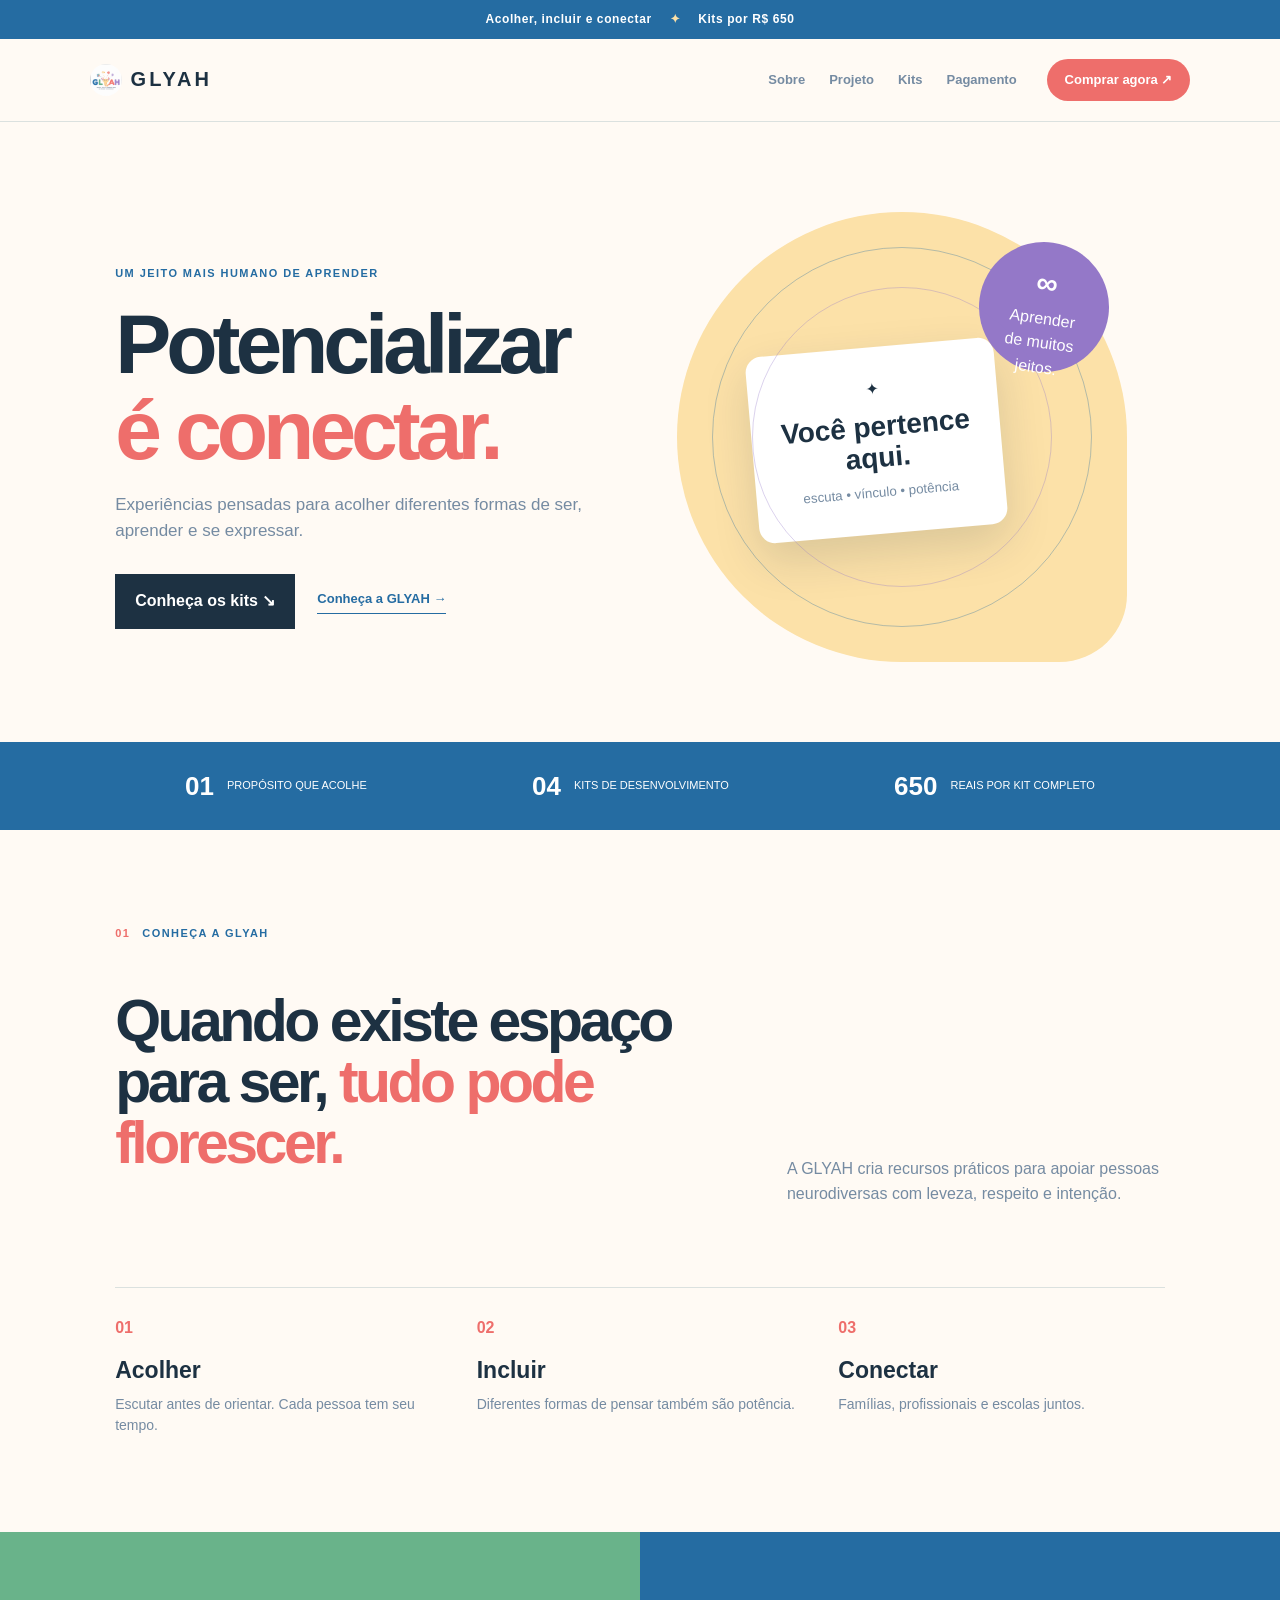
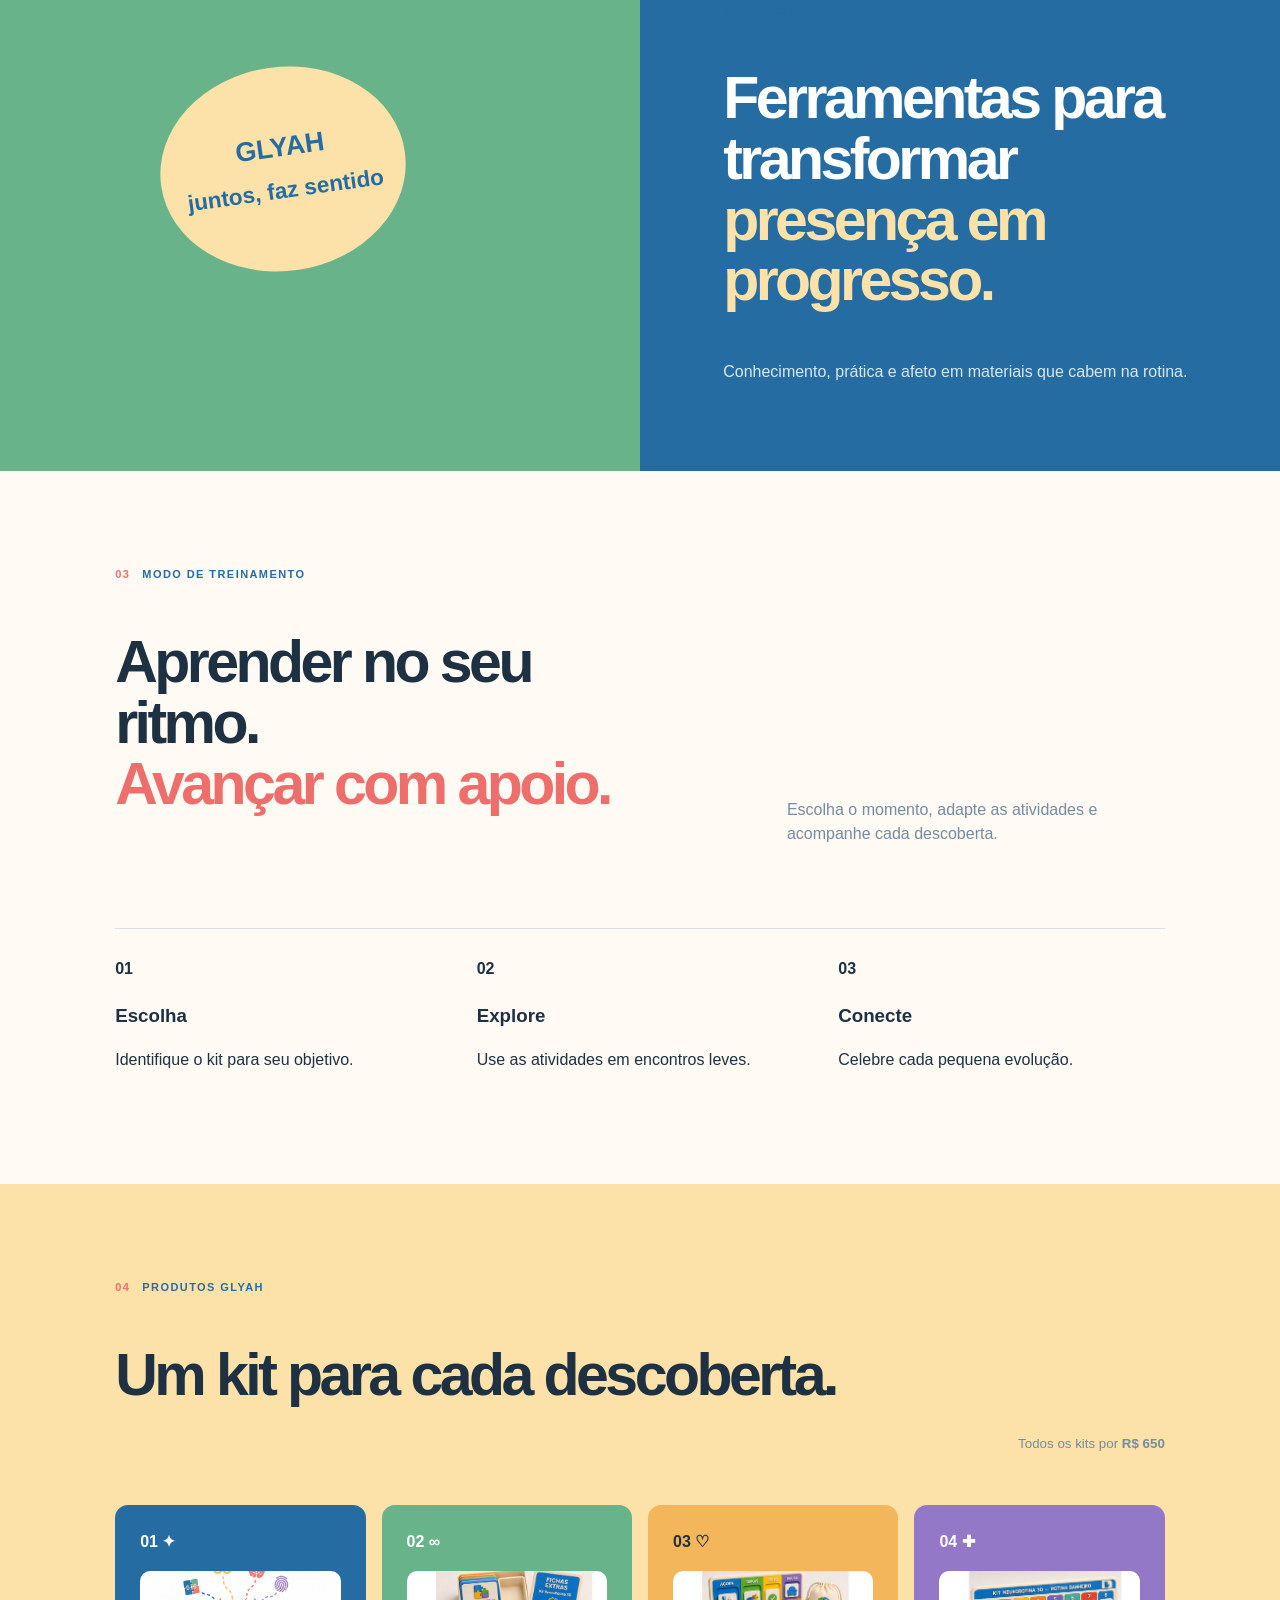
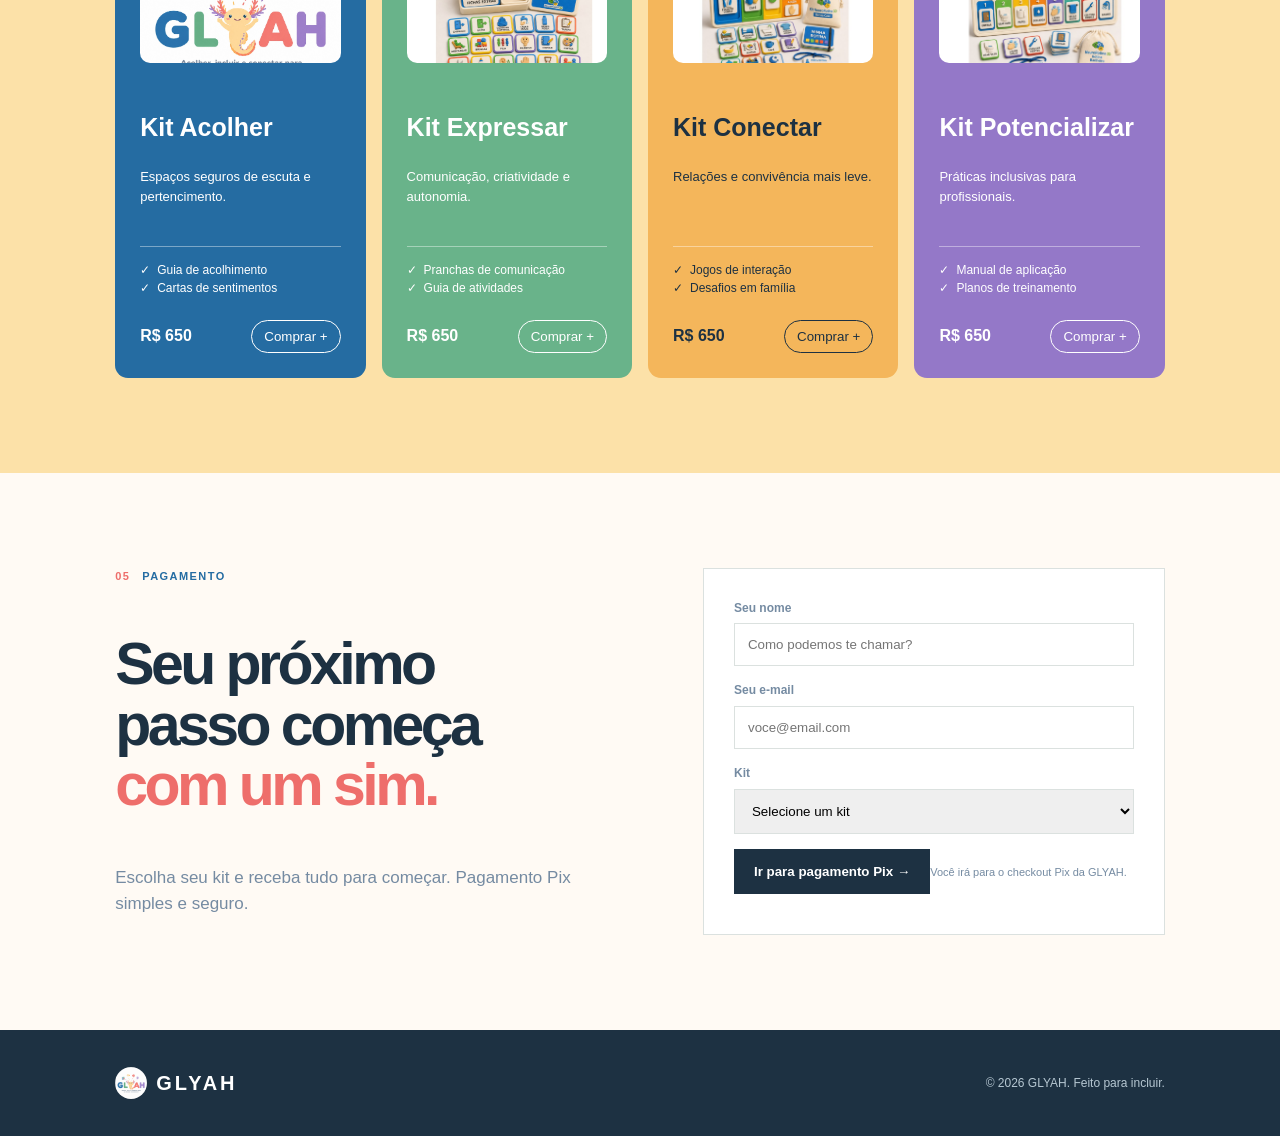
==== commit 17faa67d: "Update GLYAH kits and layout" ====
--- a/GLYAH.html
+++ b/GLYAH.html
@@ -13,7 +13,7 @@
 <title>GLYAH — acolher, incluir e conectar</title>
 <style>
 :root{--b:#256CA2;--g:#69B38A;--y:#F4B65B;--r:#EE6E6B;--p:#9478C8;--c:#FCE1A8;--ink:#1d3142;--paper:#fffaf4;--muted:#758BA2;--line:#dbe1df}*{box-sizing:border-box}html{scroll-behavior:smooth}body{margin:0;background:var(--paper);color:var(--ink);font:16px Arial,sans-serif;line-height:1.55}a{color:inherit;text-decoration:none}.top{background:var(--b);color:#fff;font-size:12px;font-weight:bold;letter-spacing:.05em;padding:10px;text-align:center}.top span{color:var(--c);margin:0 14px}.header{align-items:center;background:#fffaf4ee;border-bottom:1px solid var(--line);display:flex;gap:30px;justify-content:space-between;padding:20px 7%;position:sticky;top:0;z-index:5}.brand{align-items:center;display:flex;font-size:20px;font-weight:800;gap:9px;letter-spacing:.15em}.brand img{border-radius:50%;height:32px;object-fit:cover;width:32px}.mark{align-items:center;background:var(--y);border-radius:50%;color:#fff;display:inline-flex;font-size:16px;height:32px;justify-content:center;width:32px}.nav{display:flex;gap:24px;margin-left:auto}.nav a{color:var(--muted);font-size:13px;font-weight:bold}.nav a:hover{color:var(--b)}.buy{background:var(--r);border-radius:24px;color:#fff;font-size:13px;font-weight:bold;padding:11px 18px}.menu{background:none;border:0;display:none}.menu i{background:var(--ink);display:block;height:2px;margin:5px;width:21px}.hero{display:grid;gap:7%;grid-template-columns:1fr 1fr;min-height:620px;padding:90px 9% 70px}.eyebrow,.label{color:var(--b);font-size:11px;font-weight:bold;letter-spacing:.13em;text-transform:uppercase}.hero h1,h2{font-weight:800;letter-spacing:-.06em;line-height:1.03}.hero h1{font-size:clamp(48px,7vw,84px);margin:18px 0}.hero em,h2 em{color:var(--r);font-style:normal}.hero-copy{align-self:center;max-width:560px}.lead{color:var(--muted);font-size:17px;max-width:490px}.actions{align-items:center;display:flex;gap:22px;margin-top:30px}.button{background:var(--ink);border:0;color:#fff;cursor:pointer;font-weight:bold;padding:15px 20px}.link{border-bottom:1px solid var(--b);color:var(--b);font-size:13px;font-weight:bold;padding-bottom:4px}.art{background:var(--c);border-radius:50% 50% 15% 50%;height:450px;position:relative;width:450px}.art:before,.art:after{border:1px solid #256ca255;border-radius:50%;content:"";inset:35px;position:absolute}.art:after{inset:75px;border-color:#9478c855}.card{background:#fff;border-radius:16px;box-shadow:0 18px 45px #1d314226;left:75px;padding:30px;position:absolute;top:135px;transform:rotate(-5deg)}.card b{display:block;font-size:28px;line-height:1.1;margin:10px 0}.card small{color:var(--muted)}.float{background:var(--p);border-radius:50%;color:#fff;height:130px;padding:18px;position:absolute;right:18px;top:30px;transform:rotate(8deg);width:130px}.float strong{font-size:30px}.stats{background:var(--b);color:#fff;display:flex;justify-content:space-around;padding:24px 8%}.stats div{align-items:center;display:flex;gap:13px}.stats b{font-size:26px}.stats span{font-size:11px;text-transform:uppercase}.section{padding:95px 9%}.label{align-items:center;display:flex;gap:12px}.label i{color:var(--r);font-style:normal}.two{display:grid;gap:10%;grid-template-columns:1.2fr .8fr}.two h2{font-size:clamp(38px,5vw,59px)}.two p{color:var(--muted);align-self:end}.values,.steps{border-top:1px solid var(--line);display:grid;gap:35px;grid-template-columns:repeat(3,1fr);margin-top:65px;padding-top:28px}.values b,.step b{color:var(--r)}.values h3,.step h3{font-size:23px;margin:12px 0 5px}.values p,.step p{color:var(--muted);font-size:14px;margin:0}.project{background:var(--b);color:#fff;display:grid;grid-template-columns:1fr 1fr}.project-art{background:var(--g);min-height:480px;position:relative}.sticker{background:var(--c);border-radius:50%;color:var(--b);font-size:27px;font-weight:bold;left:25%;padding:60px 24px;position:absolute;text-align:center;top:25%;transform:rotate(-8deg)}.project-copy{align-self:center;padding:70px 13%}.project-copy h2{font-size:clamp(38px,5vw,59px)}.project-copy h2 em{color:var(--c)}.project-copy p{color:#d8e8f1}.kits{background:var(--c)}.heading{align-items:end;display:flex;justify-content:space-between}.heading h2{font-size:clamp(38px,5vw,59px)}.heading small{color:var(--muted)}.kit-grid{display:grid;gap:16px;grid-template-columns:repeat(4,1fr);margin-top:50px}.kit{border-radius:13px;display:flex;flex-direction:column;min-height:370px;padding:25px}.kit-image{background:#fff;border-radius:10px;height:92px;margin-top:16px;object-fit:cover;width:100%}.kit:nth-child(1){background:var(--b);color:#fff}.kit:nth-child(2){background:var(--g);color:#fff}.kit:nth-child(3){background:var(--y)}.kit:nth-child(4){background:var(--p);color:#fff}.kit h3{font-size:25px;margin:45px 0 7px}.kit p{font-size:13px;min-height:58px}.kit ul{border-top:1px solid #ffffff66;font-size:12px;list-style:none;margin:8px 0;padding:14px 0}.kit li:before{content:"✓";margin-right:7px}.kit footer{align-items:center;display:flex;justify-content:space-between;margin-top:auto}.kit button{background:transparent;border:1px solid currentColor;border-radius:18px;color:inherit;cursor:pointer;padding:8px 12px}.pay{display:grid;gap:12%;grid-template-columns:1fr 1fr}.pay h2{font-size:clamp(38px,5vw,59px)}.form,.pix{background:#fff;border:1px solid var(--line);padding:30px}.form label{color:var(--muted);display:block;font-size:12px;font-weight:bold;margin-bottom:15px}.form input,.form select{border:1px solid var(--line);display:block;margin-top:6px;padding:13px;width:100%}.form small,.note{color:var(--muted);font-size:11px}.site-foot{align-items:center;background:var(--ink);color:#fff;display:flex;justify-content:space-between;padding:32px 9%}.site-foot p{color:#b6c7d2;font-size:12px}.toast{background:var(--ink);bottom:24px;color:#fff;opacity:0;padding:14px 20px;position:fixed;right:24px;transition:.3s}.toast.show{opacity:1}.paybox{background:var(--c);padding:75px 9%}.pix{margin:auto;max-width:540px}.pix h2{font-size:35px}.pix-price{border-bottom:1px solid var(--line);border-top:1px solid var(--line);display:flex;justify-content:space-between;padding:16px 0}.qr{align-items:center;border:1px dashed var(--muted);display:flex;gap:15px;justify-content:center;margin:24px auto;padding:25px;width:210px}.qr b{background:var(--b);color:#fff;padding:18px}.key{display:flex}.key input{border:1px solid var(--line);min-width:0;padding:12px;width:100%}.key button{background:var(--b);border:0;color:#fff;padding:12px}.hidden{display:none}@media(max-width:900px){.nav{display:none}.menu{display:block}.hero{grid-template-columns:1fr}.art{margin:auto}.kit-grid{grid-template-columns:repeat(2,1fr)}.project,.pay,.two{grid-template-columns:1fr}.project-copy{padding:60px 9%}.pay>div{margin-bottom:25px}}@media(max-width:600px){.header{padding:16px 5%}.buy{font-size:11px;padding:9px 12px}.hero,.section{padding-left:6%;padding-right:6%}.hero h1{font-size:52px}.art{height:310px;width:310px}.card{left:25px;padding:21px;top:90px}.card b{font-size:22px}.float{height:100px;padding:13px;right:5px;width:100px}.stats{display:grid;gap:15px;grid-template-columns:1fr 1fr}.stats div:last-child{grid-column:span 2}.values,.steps{grid-template-columns:1fr;margin-top:45px}.heading{display:block}.kit-grid{grid-template-columns:1fr}.site-foot{align-items:flex-start;flex-direction:column;gap:15px}.paybox{padding:50px 6%}.pix{padding:22px 18px}}
-</style>
+</style><style>.card{text-align:center}.card small{display:block;text-align:center}.float{text-align:center}</style>
 </head>
 <body>
 <div class="top">Acolher, incluir e conectar <span>✦</span> Kits por R$ 650</div>
@@ -24,7 +24,7 @@
 <section class="section" id="sobre"><div class="label"><i>01</i> Conheça a GLYAH</div><div class="two"><h2>Quando existe espaço para ser, <em>tudo pode florescer.</em></h2><p>A GLYAH cria recursos práticos para apoiar pessoas neurodiversas com leveza, respeito e intenção.</p></div><div class="values"><article><b>01</b><h3>Acolher</h3><p>Escutar antes de orientar. Cada pessoa tem seu tempo.</p></article><article><b>02</b><h3>Incluir</h3><p>Diferentes formas de pensar também são potência.</p></article><article><b>03</b><h3>Conectar</h3><p>Famílias, profissionais e escolas juntos.</p></article></div></section>
 <section class="project" id="projeto"><div class="project-art"><div class="sticker">GLYAH<br><small>juntos, faz sentido</small></div></div><div class="project-copy"><div class="label">02 &nbsp; Nosso projeto</div><h2>Ferramentas para transformar <em>presença em progresso.</em></h2><p>Conhecimento, prática e afeto em materiais que cabem na rotina.</p></div></section>
 <section class="section" id="treinamento"><div class="label"><i>03</i> Modo de treinamento</div><div class="two"><h2>Aprender no seu ritmo.<br><em>Avançar com apoio.</em></h2><p>Escolha o momento, adapte as atividades e acompanhe cada descoberta.</p></div><div class="steps"><article><b>01</b><h3>Escolha</h3><p>Identifique o kit para seu objetivo.</p></article><article><b>02</b><h3>Explore</h3><p>Use as atividades em encontros leves.</p></article><article><b>03</b><h3>Conecte</h3><p>Celebre cada pequena evolução.</p></article></div></section>
-<section class="section kits" id="kits"><div class="heading"><div><div class="label"><i>04</i> Produtos GLYAH</div><h2>Um kit para cada descoberta.</h2></div><small>Todos os kits por <b>R$ 650</b></small></div><div class="kit-grid"><article class="kit"><b>01 ✦</b><img class="kit-image" src="kit-acolher.jpeg" alt="Imagem do Kit Acolher"><h3>Kit Acolher</h3><p>Espaços seguros de escuta e pertencimento.</p><ul><li>Guia de acolhimento</li><li>Cartas de sentimentos</li></ul><footer><strong>R$ 650</strong><button data-kit="Kit Acolher">Adicionar +</button></footer></article><article class="kit"><b>02 ∞</b><img class="kit-image" src="kit-expressar.jpeg" alt="Imagem do Kit Expressar"><h3>Kit Expressar</h3><p>Comunicação, criatividade e autonomia.</p><ul><li>Pranchas de comunicação</li><li>Guia de atividades</li></ul><footer><strong>R$ 650</strong><button data-kit="Kit Expressar">Adicionar +</button></footer></article><article class="kit"><b>03 ♡</b><img class="kit-image" src="kit-conectar.jpeg" alt="Imagem do Kit Conectar"><h3>Kit Conectar</h3><p>Relações e convivência mais leve.</p><ul><li>Jogos de interação</li><li>Desafios em família</li></ul><footer><strong>R$ 650</strong><button data-kit="Kit Conectar">Adicionar +</button></footer></article><article class="kit"><b>04 ✚</b><img class="kit-image" src="kit-potencializar.jpeg" alt="Imagem do Kit Potencializar"><h3>Kit Potencializar</h3><p>Práticas inclusivas para profissionais.</p><ul><li>Manual de aplicação</li><li>Planos de treinamento</li></ul><footer><strong>R$ 650</strong><button data-kit="Kit Potencializar">Adicionar +</button></footer></article></div></section>
+<section class="section kits" id="kits"><div class="heading"><div><div class="label"><i>04</i> Produtos GLYAH</div><h2>Um kit para cada descoberta.</h2></div><small>Todos os kits por <b>R$ 650</b></small></div><div class="kit-grid"><article class="kit"><b>01 ✦</b><img class="kit-image" src="kit-acolher.jpeg" alt="Imagem do Kit Acolher"><h3>Kit Acolher</h3><p>Espaços seguros de escuta e pertencimento.</p><ul><li>Guia de acolhimento</li><li>Cartas de sentimentos</li></ul><footer><strong>R$ 650</strong><button data-kit="Kit Acolher">Comprar +</button></footer></article><article class="kit"><b>02 ∞</b><img class="kit-image" src="kit-expressar.jpeg" alt="Imagem do Kit Expressar"><h3>Kit Expressar</h3><p>Comunicação, criatividade e autonomia.</p><ul><li>Pranchas de comunicação</li><li>Guia de atividades</li></ul><footer><strong>R$ 650</strong><button data-kit="Kit Expressar">Comprar +</button></footer></article><article class="kit"><b>03 ♡</b><img class="kit-image" src="kit-conectar.jpeg" alt="Imagem do Kit Conectar"><h3>Kit Conectar</h3><p>Relações e convivência mais leve.</p><ul><li>Jogos de interação</li><li>Desafios em família</li></ul><footer><strong>R$ 650</strong><button data-kit="Kit Conectar">Comprar +</button></footer></article><article class="kit"><b>04 ✚</b><img class="kit-image" src="kit-potencializar.jpeg" alt="Imagem do Kit Potencializar"><h3>Kit Potencializar</h3><p>Práticas inclusivas para profissionais.</p><ul><li>Manual de aplicação</li><li>Planos de treinamento</li></ul><footer><strong>R$ 650</strong><button data-kit="Kit Potencializar">Comprar +</button></footer></article></div></section>
 <section class="section pay" id="pagamento"><div><div class="label"><i>05</i> Pagamento</div><h2>Seu próximo passo começa <em>com um sim.</em></h2><p class="lead">Escolha seu kit e receba tudo para começar. Pagamento Pix simples e seguro.</p></div><form class="form" id="form"><label>Seu nome<input required placeholder="Como podemos te chamar?"></label><label>Seu e-mail<input required type="email" placeholder="voce@email.com"></label><label>Kit<select required><option value="">Selecione um kit</option><option>Kit Acolher</option><option>Kit Expressar</option><option>Kit Conectar</option><option>Kit Potencializar</option></select></label><button class="button">Ir para pagamento Pix →</button><small>Você irá para o checkout Pix da GLYAH.</small></form></section>
 </main>
 <footer class="site-foot"><a class="brand" href="#inicio"><img src="glyah-logo.png" alt="Logo GLYAH">GLYAH</a><p>© 2026 GLYAH. Feito para incluir.</p></footer><div class="toast">Chave Pix copiada ✓</div>
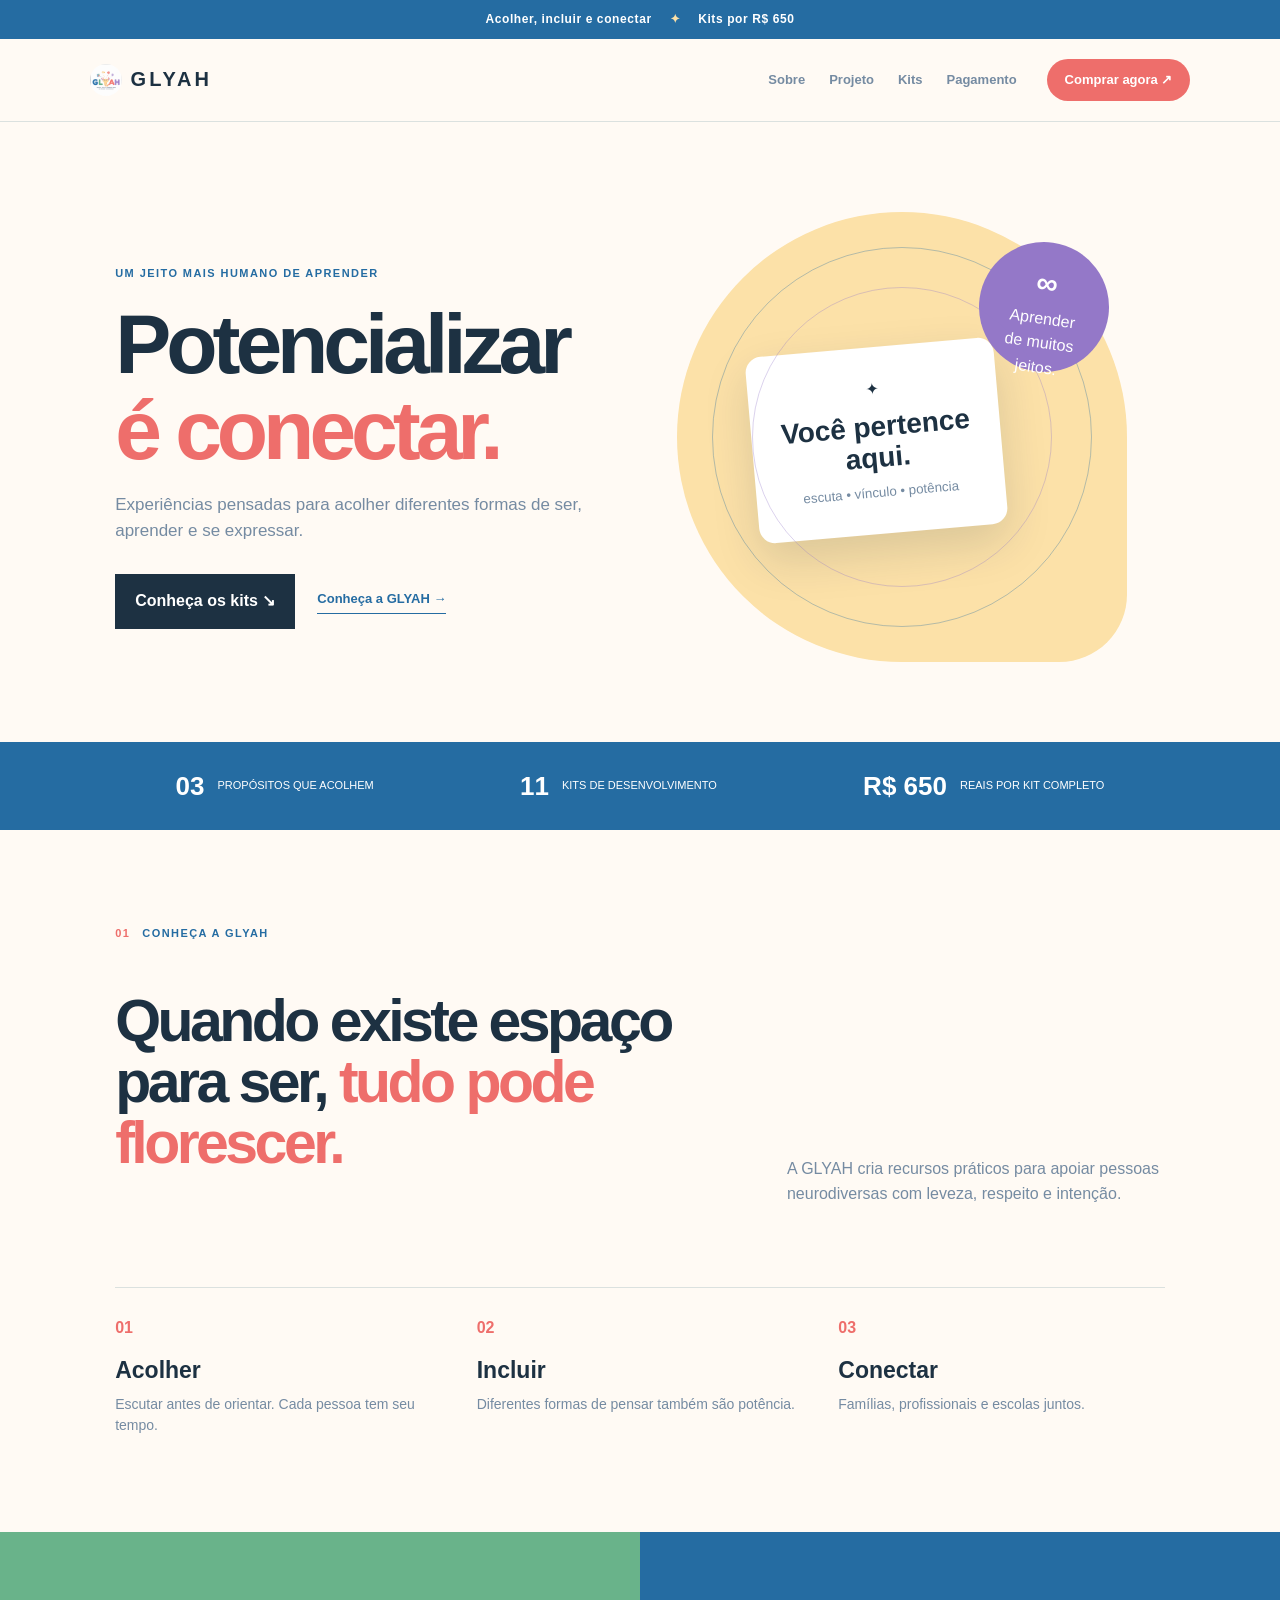
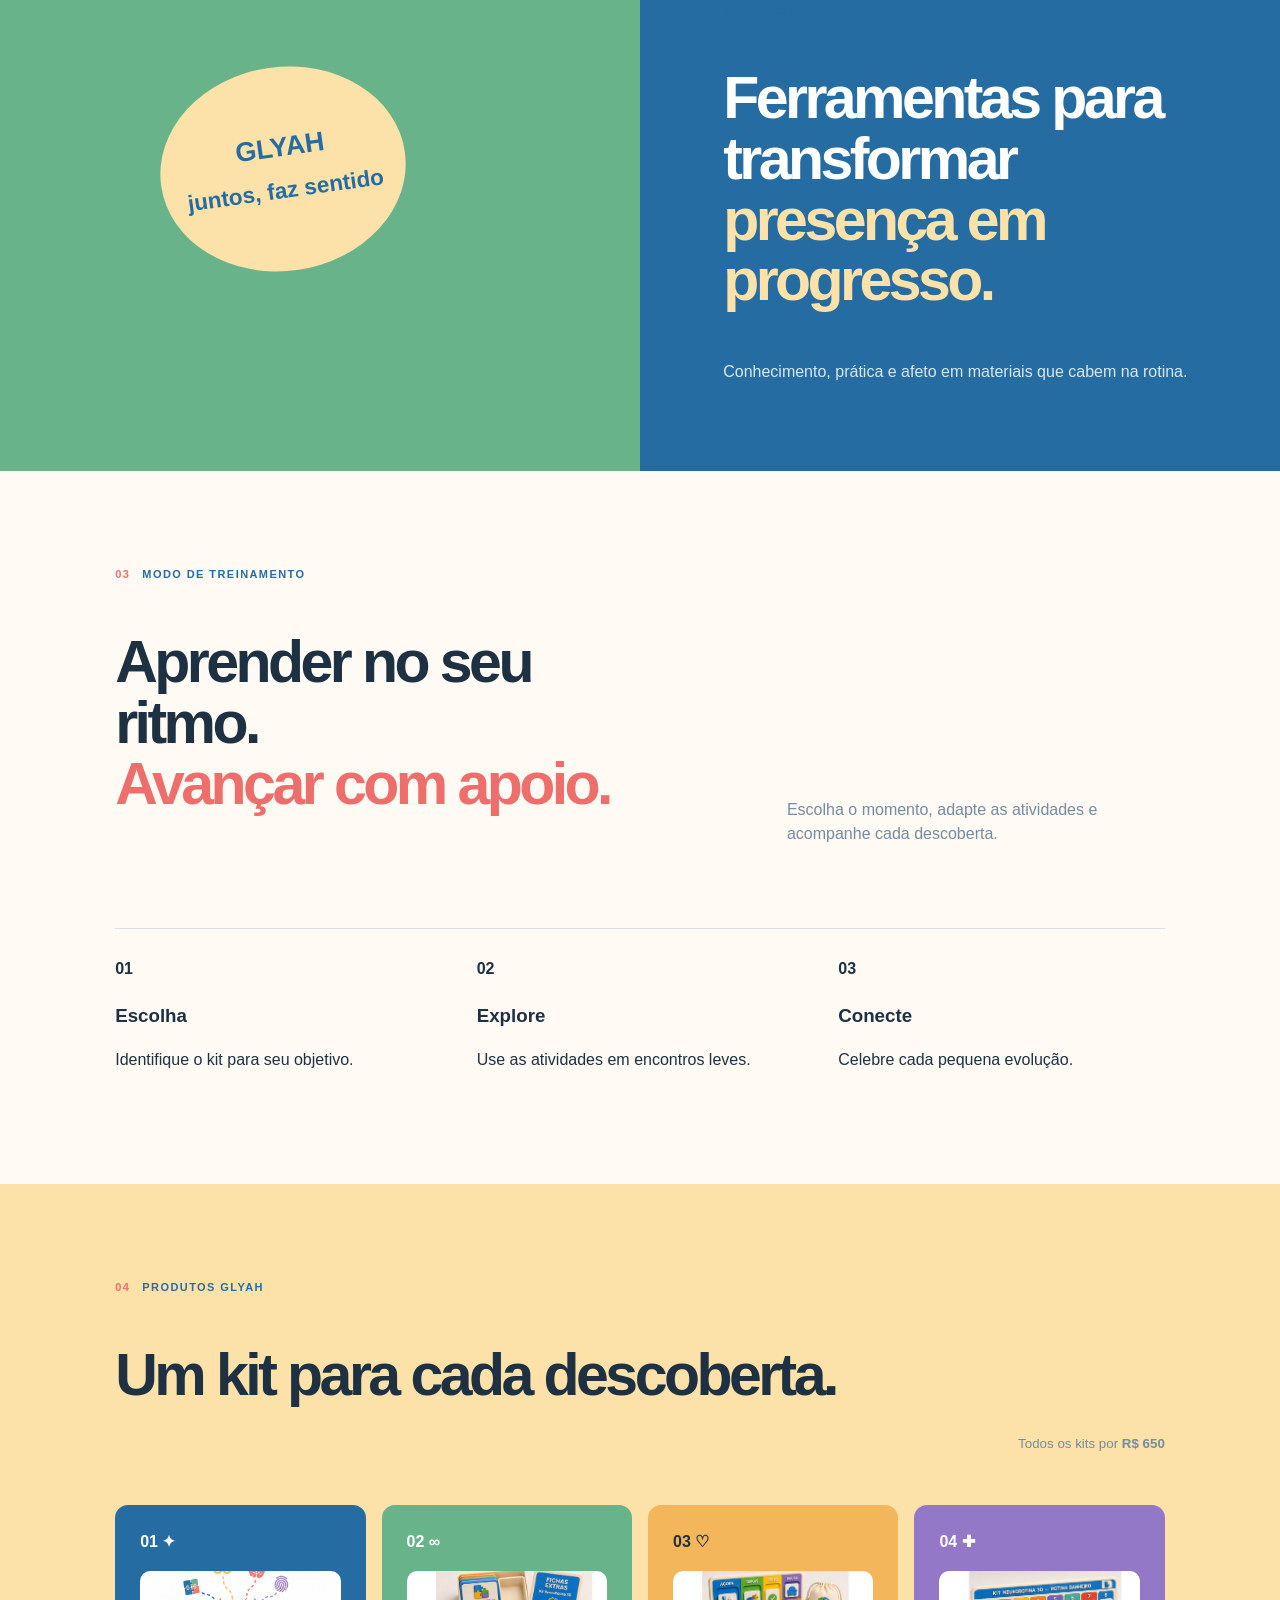
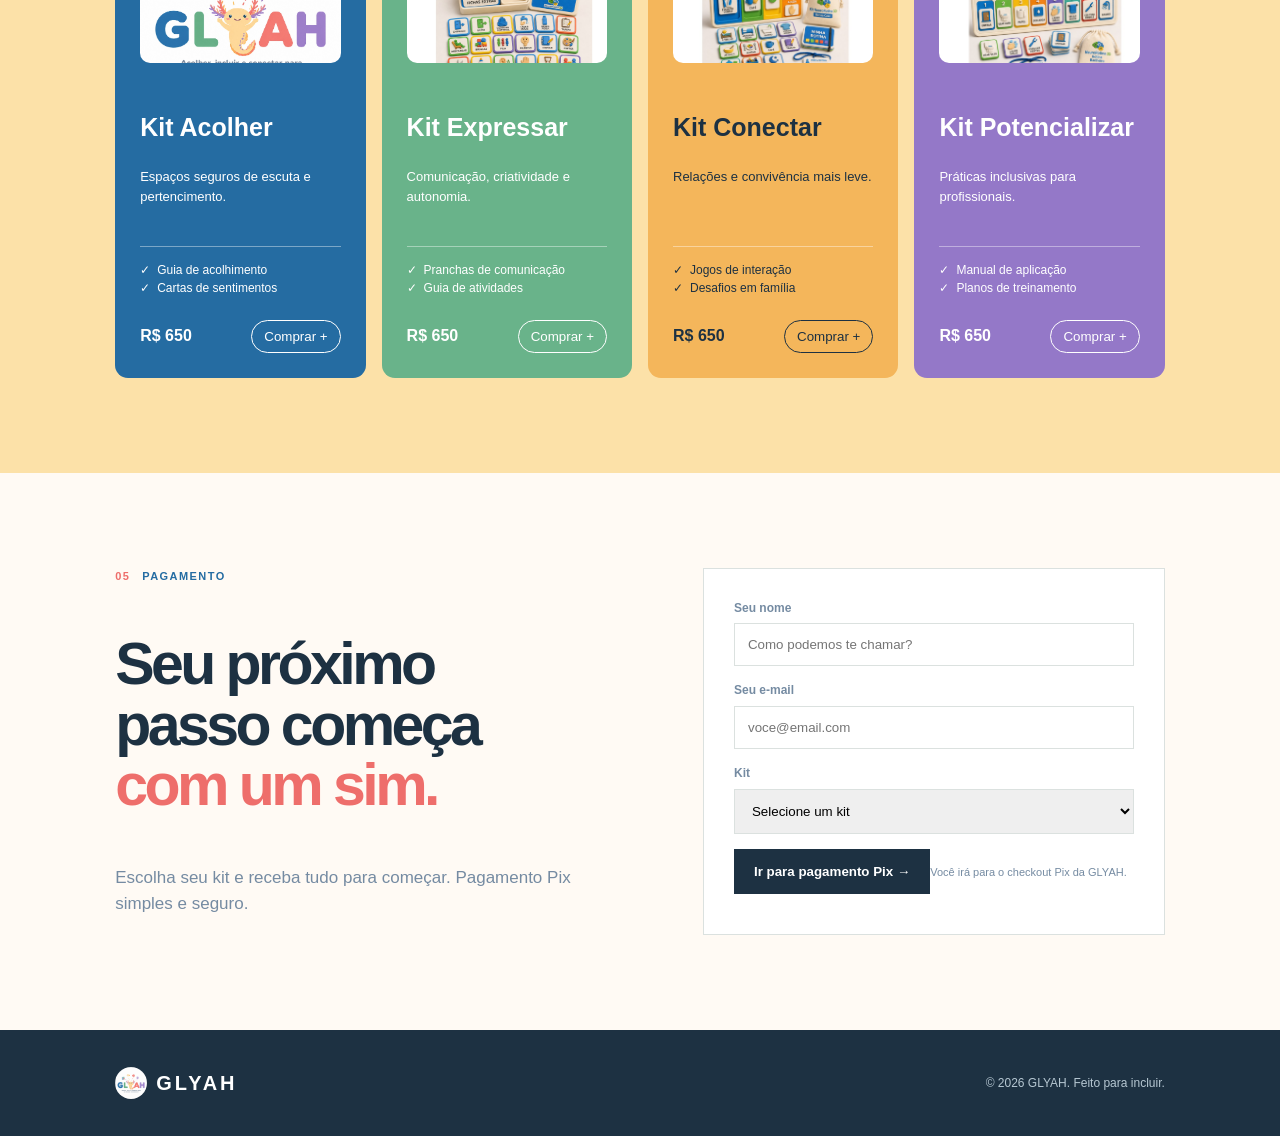
==== commit 1376e784: "Update GLYAH statistics" ====
--- a/GLYAH.html
+++ b/GLYAH.html
@@ -20,7 +20,7 @@
 <header class="header"><a class="brand" href="#inicio"><img src="glyah-logo.png" alt="Logo GLYAH">GLYAH</a><nav class="nav"><a href="#sobre">Sobre</a><a href="#projeto">Projeto</a><a href="#kits">Kits</a><a href="#pagamento">Pagamento</a></nav><a class="buy" href="#kits">Comprar agora ↗</a><button class="menu" aria-label="Abrir menu"><i></i><i></i></button></header>
 <main>
 <section class="hero" id="inicio"><div class="hero-copy"><p class="eyebrow">Um jeito mais humano de aprender</p><h1>Potencializar<br><em>é conectar.</em></h1><p class="lead">Experiências pensadas para acolher diferentes formas de ser, aprender e se expressar.</p><div class="actions"><a class="button" href="#kits">Conheça os kits ↘</a><a class="link" href="#sobre">Conheça a GLYAH →</a></div></div><div class="art"><div class="card">✦<b>Você pertence<br>aqui.</b><small>escuta • vínculo • potência</small></div><div class="float"><strong>∞</strong><br>Aprender<br>de muitos jeitos.</div></div></section>
-<section class="stats"><div><b>01</b><span>propósito que acolhe</span></div><div><b>04</b><span>kits de desenvolvimento</span></div><div><b>650</b><span>reais por kit completo</span></div></section>
+<section class="stats"><div><b>03</b><span>propósitos que acolhem</span></div><div><b>11</b><span>kits de desenvolvimento</span></div><div><b>R$ 650</b><span>reais por kit completo</span></div></section>
 <section class="section" id="sobre"><div class="label"><i>01</i> Conheça a GLYAH</div><div class="two"><h2>Quando existe espaço para ser, <em>tudo pode florescer.</em></h2><p>A GLYAH cria recursos práticos para apoiar pessoas neurodiversas com leveza, respeito e intenção.</p></div><div class="values"><article><b>01</b><h3>Acolher</h3><p>Escutar antes de orientar. Cada pessoa tem seu tempo.</p></article><article><b>02</b><h3>Incluir</h3><p>Diferentes formas de pensar também são potência.</p></article><article><b>03</b><h3>Conectar</h3><p>Famílias, profissionais e escolas juntos.</p></article></div></section>
 <section class="project" id="projeto"><div class="project-art"><div class="sticker">GLYAH<br><small>juntos, faz sentido</small></div></div><div class="project-copy"><div class="label">02 &nbsp; Nosso projeto</div><h2>Ferramentas para transformar <em>presença em progresso.</em></h2><p>Conhecimento, prática e afeto em materiais que cabem na rotina.</p></div></section>
 <section class="section" id="treinamento"><div class="label"><i>03</i> Modo de treinamento</div><div class="two"><h2>Aprender no seu ritmo.<br><em>Avançar com apoio.</em></h2><p>Escolha o momento, adapte as atividades e acompanhe cada descoberta.</p></div><div class="steps"><article><b>01</b><h3>Escolha</h3><p>Identifique o kit para seu objetivo.</p></article><article><b>02</b><h3>Explore</h3><p>Use as atividades em encontros leves.</p></article><article><b>03</b><h3>Conecte</h3><p>Celebre cada pequena evolução.</p></article></div></section>
